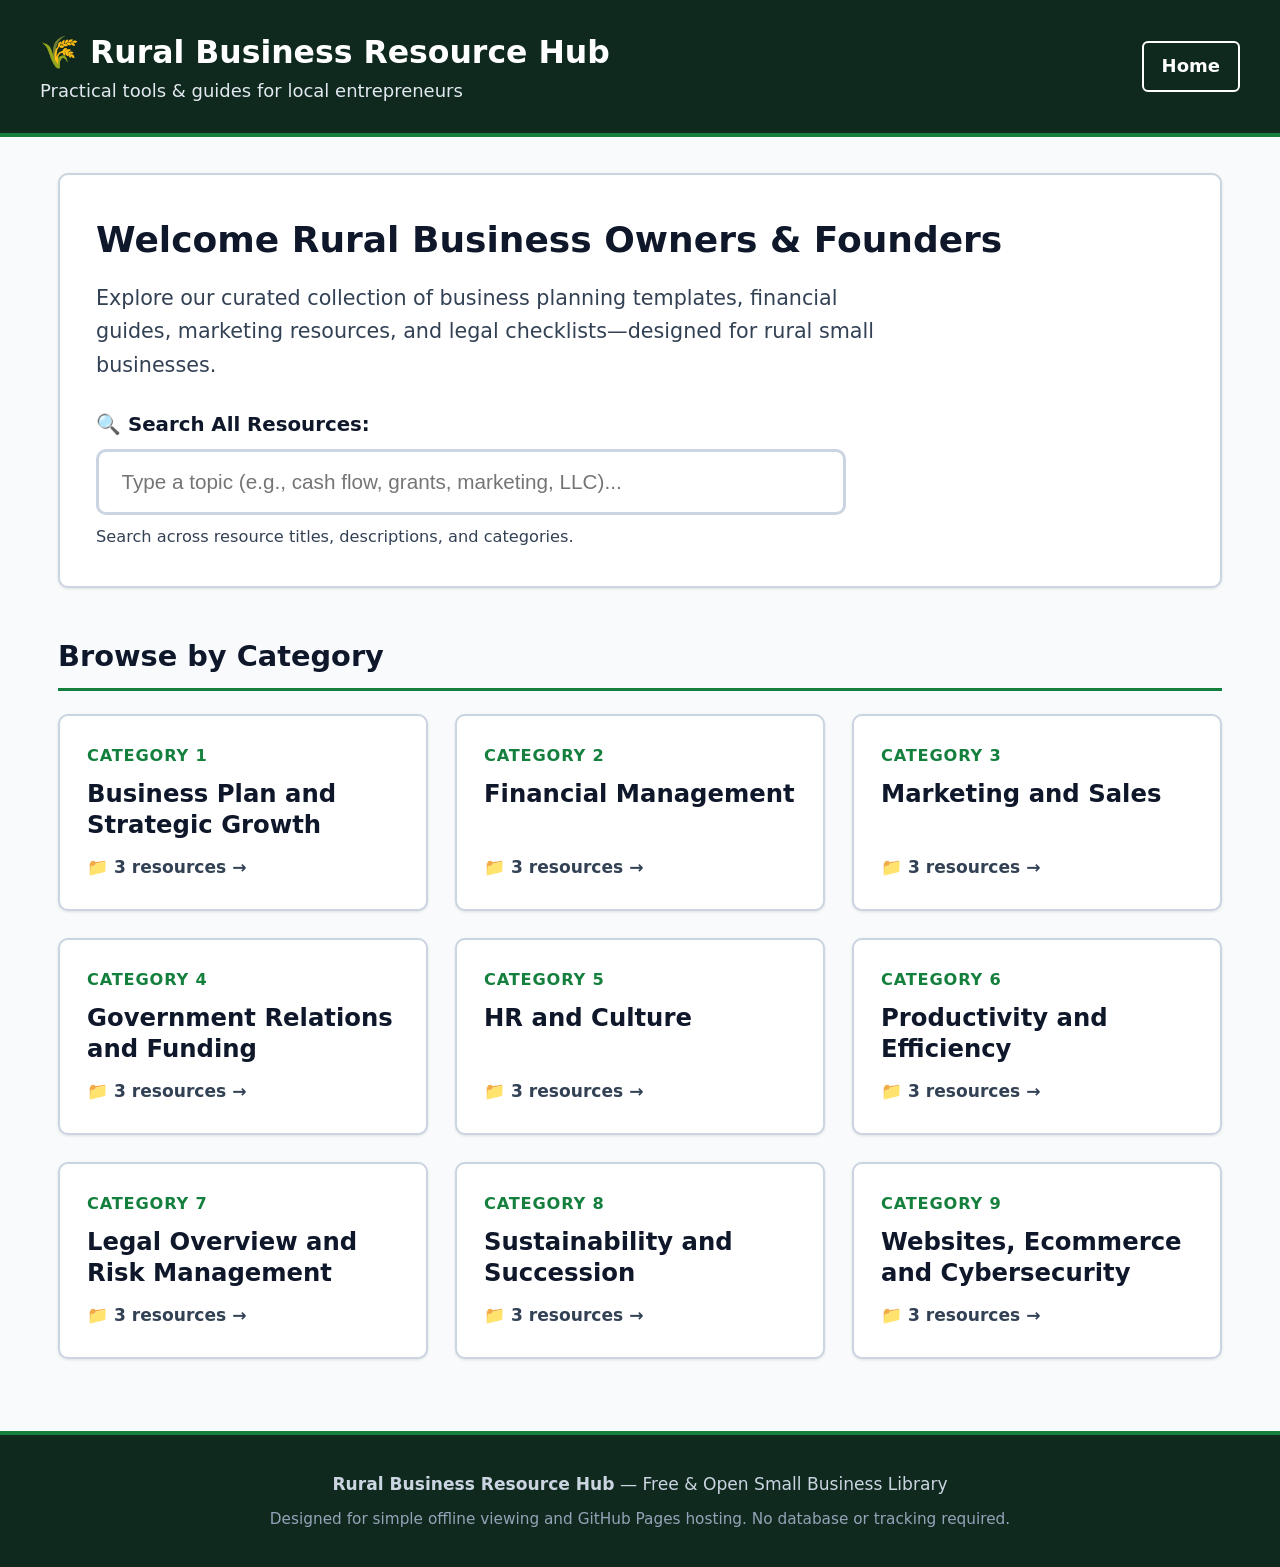
==== index.html @ e1e24241 "Add files via upload" ====
<!DOCTYPE html>
<html lang="en">
<head>
  <meta charset="UTF-8">
  <meta name="viewport" content="width=device-width, initial-scale=1.0">
  <title>Rural Business Resource Hub</title>
  <meta name="description" content="A browsable library of business tools, guides, and templates for rural small business owners and new entrepreneurs.">
  <link rel="stylesheet" href="style.css">
</head>
<body>
  <!-- Keyboard Skip Link for Accessibility -->
  <a href="#main-content" class="skip-link">Skip to main content</a>

  <!-- Header -->
  <header class="site-header">
    <div class="header-container">
      <div>
        <a href="index.html" class="site-title">
          <span>🌾 Rural Business Resource Hub</span>
        </a>
        <p class="site-tagline">Practical tools &amp; guides for local entrepreneurs</p>
      </div>
      <nav aria-label="Main Navigation">
        <a href="index.html" class="nav-home-link" aria-current="page">Home</a>
      </nav>
    </div>
  </header>

  <!-- Main Content Area -->
  <main id="main-content" class="main-content">
    
    <!-- Hero & Search Section -->
    <section class="hero-section" aria-labelledby="hero-title">
      <h1 id="hero-title" class="hero-title">Welcome Rural Business Owners &amp; Founders</h1>
      <p class="hero-subtitle">
        Explore our curated collection of business planning templates, financial guides, marketing resources, and legal checklists—designed for rural small businesses.
      </p>

      <!-- Instant Search Input -->
      <div class="search-box-wrapper">
        <label for="search-input" class="search-label">🔍 Search All Resources:</label>
        <div class="search-input-group">
          <input 
            type="search" 
            id="search-input" 
            class="search-input" 
            placeholder="Type a topic (e.g., cash flow, grants, marketing, LLC)..."
            autocomplete="off"
            aria-describedby="search-help"
          >
          <button type="button" id="clear-search-btn" class="search-clear-btn" style="display: none;" aria-label="Clear search input">Clear</button>
        </div>
        <p id="search-help" style="font-size: 0.9rem; color: var(--text-muted);">
          Search across resource titles, descriptions, and categories.
        </p>
      </div>
    </section>

    <!-- Live Search Results Section (Visible when searching) -->
    <section id="search-results-section" class="search-results-section" style="display: none;" aria-labelledby="search-results-heading">
      <h2 id="search-results-heading" class="section-heading">Search Results</h2>
      <div id="search-results-container" class="resource-list" role="region" aria-live="polite"></div>
    </section>

    <!-- Category Cards Section (Default View) -->
    <section id="categories-section" aria-labelledby="categories-heading">
      <h2 id="categories-heading" class="section-heading">Browse by Category</h2>
      <div id="category-grid" class="category-grid">
        <!-- 9 Category cards dynamically populated or structured -->
      </div>
    </section>

  </main>

  <!-- Footer -->
  <footer class="site-footer">
    <div class="footer-content">
      <p><strong>Rural Business Resource Hub</strong> &mdash; Free &amp; Open Small Business Library</p>
      <p style="margin-top: 0.5rem; font-size: 0.85rem; color: #94a3b8;">
        Designed for simple offline viewing and GitHub Pages hosting. No database or tracking required.
      </p>
    </div>
  </footer>

  <!-- Script for Homepage functionality -->
  <script>
    // List of the 9 required categories
    const categoriesList = [
      "Business Plan and Strategic Growth",
      "Financial Management",
      "Marketing and Sales",
      "Government Relations and Funding",
      "HR and Culture",
      "Productivity and Efficiency",
      "Legal Overview and Risk Management",
      "Sustainability and Succession",
      "Websites, Ecommerce and Cybersecurity"
    ];

    let allResources = [];

    // DOM Elements
    const categoryGrid = document.getElementById('category-grid');
    const searchInput = document.getElementById('search-input');
    const clearSearchBtn = document.getElementById('clear-search-btn');
    const searchResultsSection = document.getElementById('search-results-section');
    const searchResultsContainer = document.getElementById('search-results-container');
    const categoriesSection = document.getElementById('categories-section');

    // 1. Initial Setup: Render the 9 Category Cards immediately
    function renderCategoryCards() {
      categoryGrid.innerHTML = '';
      categoriesList.forEach((catName, index) => {
        // Count matching resources if loaded
        const count = allResources.filter(r => r.category === catName).length;
        const countText = allResources.length > 0 ? `${count} resource${count === 1 ? '' : 's'}` : 'View resources';
        
        const card = document.createElement('a');
        card.href = `category.html?cat=${encodeURIComponent(catName)}`;
        card.className = 'category-card';
        card.setAttribute('aria-label', `${catName}, ${countText}`);

        card.innerHTML = `
          <div>
            <div class="category-number">Category ${index + 1}</div>
            <h3 class="category-name">${escapeHtml(catName)}</h3>
          </div>
          <div class="category-meta">
            <span>📁 ${countText} &rarr;</span>
          </div>
        `;
        categoryGrid.appendChild(card);
      });
    }

    // 2. Fetch resource data from resources.json
    async function loadResources() {
      try {
        const response = await fetch('resources.json');
        if (!response.ok) {
          throw new Error(`HTTP error! status: ${response.status}`);
        }
        allResources = await response.json();
        // Re-render category cards with accurate counts
        renderCategoryCards();
      } catch (error) {
        console.warn('Unable to load resources.json via fetch:', error);
        // Display friendly notice if fetch fails (e.g. running via file:// protocol without web server)
        const warningBox = document.createElement('div');
        warningBox.className = 'no-results';
        warningBox.style.marginBottom = '1.5rem';
        warningBox.innerHTML = `
          <div class="no-results-title">💡 Note for Local File Preview</div>
          <p class="no-results-text">
            Browsers restrict loading external JSON files when opening HTML files directly from your hard drive (file:// protocol).
            <br>To view live data, please run a local web server (e.g., <code>python -m http.server</code>) or view after hosting on GitHub Pages.
          </p>
        `;
        document.getElementById('main-content').prepend(warningBox);
      }
    }

    // 3. Handle Live Search Filtering
    function handleSearch() {
      const query = searchInput.value.trim().toLowerCase();

      if (query.length > 0) {
        clearSearchBtn.style.display = 'block';
        categoriesSection.style.display = 'none';
        searchResultsSection.style.display = 'block';

        const filtered = allResources.filter(res => {
          const titleMatches = res.title.toLowerCase().includes(query);
          const descMatches = res.description.toLowerCase().includes(query);
          const catMatches = res.category.toLowerCase().includes(query);
          return titleMatches || descMatches || catMatches;
        });

        renderSearchResults(filtered, query);
      } else {
        clearSearchBtn.style.display = 'none';
        searchResultsSection.style.display = 'none';
        categoriesSection.style.display = 'block';
      }
    }

    // 4. Render Search Results Card UI
    function renderSearchResults(results, query) {
      if (results.length === 0) {
        searchResultsContainer.innerHTML = `
          <div class="no-results" role="status">
            <div class="no-results-title">No matching resources found</div>
            <p class="no-results-text">
              We couldn't find any resources matching "<strong>${escapeHtml(query)}</strong>".
              Try searching with different keywords or browse our 9 categories below.
            </p>
          </div>
        `;
        return;
      }

      searchResultsContainer.innerHTML = results.map(res => `
        <article class="resource-card">
          <div class="resource-card-header">
            <h3 class="resource-title">${escapeHtml(res.title)}</h3>
            <div class="resource-badges">
              <span class="badge badge-${escapeHtml(res.format.toLowerCase())}">${escapeHtml(res.format)}</span>
              <span class="badge badge-stage">Stage: ${escapeHtml(res.audienceStage)}</span>
            </div>
          </div>
          <p class="resource-description">${escapeHtml(res.description)}</p>
          <div class="resource-footer">
            <div>
              <span class="resource-date">Reviewed: ${escapeHtml(res.lastReviewed)}</span>
              <span style="margin: 0 0.5rem; color: #cbd5e1;">|</span>
              <a href="category.html?cat=${encodeURIComponent(res.category)}" style="color: var(--accent-blue); font-weight:700;">${escapeHtml(res.category)}</a>
            </div>
            <a href="${escapeHtml(res.url)}" target="_blank" rel="noopener noreferrer" class="resource-link-btn">
              Open Resource ↗
            </a>
          </div>
        </article>
      `).join('');
    }

    // Helper: Prevent XSS by escaping user/JSON input strings
    function escapeHtml(str) {
      if (!str) return '';
      return String(str)
        .replace(/&/g, "&amp;")
        .replace(/</g, "&lt;")
        .replace(/>/g, "&gt;")
        .replace(/"/g, "&quot;")
        .replace(/'/g, "&#039;");
    }

    // Event Listeners
    searchInput.addEventListener('input', handleSearch);
    clearSearchBtn.addEventListener('click', () => {
      searchInput.value = '';
      handleSearch();
      searchInput.focus();
    });

    // Run on load
    renderCategoryCards();
    loadResources();
  </script>
</body>
</html>
---- style.css ----
/* 
   Rural Business Resource Hub - Primary Stylesheet
   Designed for high accessibility, high contrast, and zero external dependencies.
*/

:root {
  /* High contrast color palette */
  --bg-primary: #f8fafc;
  --bg-card: #ffffff;
  --text-main: #0f172a;
  --text-muted: #334155;
  --brand-primary: #15803d; /* Rich forest green */
  --brand-primary-hover: #166534;
  --brand-dark: #0f291e;
  --accent-blue: #1e40af;
  --border-color: #cbd5e1;
  --focus-ring: #d97706; /* High visibility amber focus ring */
  
  /* Tag Badges */
  --badge-pdf-bg: #fee2e2;
  --badge-pdf-text: #991b1b;
  --badge-video-bg: #e0e7ff;
  --badge-video-text: #3730a3;
  --badge-template-bg: #fef3c7;
  --badge-template-text: #92400e;
  --badge-guide-bg: #dcfce7;
  --badge-guide-text: #166534;
  --badge-link-bg: #e0f2fe;
  --badge-link-text: #075985;

  /* Audience Stage Badges */
  --stage-bg: #f1f5f9;
  --stage-text: #334155;

  /* Spacing & Touch targets */
  --min-touch-target: 48px;
  --radius-sm: 6px;
  --radius-md: 10px;
  --shadow-sm: 0 1px 3px rgba(0,0,0,0.1);
  --shadow-md: 0 4px 6px -1px rgba(0,0,0,0.1);
}

/* Reset & Accessibility Defaults */
*, *::before, *::after {
  box-sizing: border-box;
  margin: 0;
  padding: 0;
}

html {
  font-family: system-ui, -apple-system, BlinkMacSystemFont, "Segoe UI", Roboto, Oxygen, Ubuntu, Cantarell, "Helvetica Neue", sans-serif;
  font-size: 18px; /* Large baseline font size for arm's-length readability */
  line-height: 1.6;
  color: var(--text-main);
  background-color: var(--bg-primary);
}

body {
  min-height: 100vh;
  display: flex;
  flex-direction: column;
}

/* Skip link for keyboard accessibility */
.skip-link {
  position: absolute;
  top: -100px;
  left: 1rem;
  background: var(--focus-ring);
  color: #000;
  font-weight: bold;
  padding: 0.75rem 1.25rem;
  z-index: 9999;
  border-radius: var(--radius-sm);
  text-decoration: none;
}
.skip-link:focus {
  top: 1rem;
}

/* Accessible focus outlines */
:focus-visible {
  outline: 4px solid var(--focus-ring);
  outline-offset: 3px;
}

/* Header & Banner */
.site-header {
  background-color: var(--brand-dark);
  color: #ffffff;
  padding: 1.5rem 1rem;
  border-bottom: 4px solid var(--brand-primary);
}

.header-container {
  max-width: 1200px;
  margin: 0 auto;
  display: flex;
  flex-wrap: wrap;
  justify-content: space-between;
  align-items: center;
  gap: 1rem;
}

.site-title {
  font-size: 1.75rem;
  font-weight: 800;
  color: #ffffff;
  text-decoration: none;
  display: inline-flex;
  align-items: center;
  gap: 0.5rem;
}
.site-title:hover {
  text-decoration: underline;
}

.site-tagline {
  font-size: 1rem;
  color: #e2e8f0;
}

.nav-home-link {
  color: #ffffff;
  text-decoration: none;
  font-weight: 700;
  padding: 0.5rem 1rem;
  border: 2px solid #ffffff;
  border-radius: var(--radius-sm);
  min-height: var(--min-touch-target);
  display: inline-flex;
  align-items: center;
}
.nav-home-link:hover {
  background-color: rgba(255, 255, 255, 0.15);
}

/* Main Layout */
.main-content {
  max-width: 1200px;
  width: 100%;
  margin: 0 auto;
  padding: 2rem 1rem 4rem 1rem;
  flex: 1;
}

/* Hero Section & Search */
.hero-section {
  background-color: #ffffff;
  border: 2px solid var(--border-color);
  border-radius: var(--radius-md);
  padding: 2rem;
  margin-bottom: 2.5rem;
  box-shadow: var(--shadow-sm);
}

.hero-title {
  font-size: 2rem;
  color: var(--text-main);
  margin-bottom: 0.75rem;
}

.hero-subtitle {
  font-size: 1.15rem;
  color: var(--text-muted);
  margin-bottom: 1.5rem;
  max-width: 800px;
}

/* Large Accessible Search Controls */
.search-box-wrapper {
  display: flex;
  flex-direction: column;
  gap: 0.5rem;
  max-width: 750px;
}

.search-label {
  font-size: 1.1rem;
  font-weight: 700;
  color: var(--text-main);
}

.search-input-group {
  position: relative;
  display: flex;
  align-items: center;
}

.search-input {
  width: 100%;
  padding: 1rem 1.25rem;
  font-size: 1.15rem;
  border: 3px solid var(--border-color);
  border-radius: var(--radius-md);
  color: var(--text-main);
  background-color: #ffffff;
  min-height: 56px;
}

.search-input:focus {
  border-color: var(--brand-primary);
}

.search-clear-btn {
  position: absolute;
  right: 0.75rem;
  background: #e2e8f0;
  border: 1px solid #cbd5e1;
  color: var(--text-main);
  font-weight: bold;
  padding: 0.4rem 0.8rem;
  border-radius: var(--radius-sm);
  cursor: pointer;
  min-height: 38px;
}
.search-clear-btn:hover {
  background: #cbd5e1;
}

/* Dynamic Live Search Container */
.search-results-section {
  margin-top: 2rem;
}

/* Category Grid */
.section-heading {
  font-size: 1.6rem;
  color: var(--text-main);
  margin-bottom: 1.25rem;
  border-bottom: 3px solid var(--brand-primary);
  padding-bottom: 0.5rem;
}

.category-grid {
  display: grid;
  grid-template-columns: repeat(auto-fill, minmax(320px, 1fr));
  gap: 1.5rem;
}

.category-card {
  background-color: var(--bg-card);
  border: 2px solid var(--border-color);
  border-radius: var(--radius-md);
  padding: 1.5rem;
  text-decoration: none;
  color: var(--text-main);
  display: flex;
  flex-direction: column;
  justify-content: space-between;
  box-shadow: var(--shadow-sm);
  transition: transform 0.15s ease, border-color 0.15s ease, box-shadow 0.15s ease;
  min-height: 180px;
}

.category-card:hover, .category-card:focus-visible {
  border-color: var(--brand-primary);
  box-shadow: var(--shadow-md);
  transform: translateY(-2px);
  background-color: #f0fdf4;
}

.category-number {
  font-size: 0.9rem;
  font-weight: 800;
  text-transform: uppercase;
  color: var(--brand-primary);
  margin-bottom: 0.5rem;
  letter-spacing: 0.05em;
}

.category-name {
  font-size: 1.35rem;
  font-weight: 700;
  line-height: 1.3;
  margin-bottom: 0.75rem;
}

.category-meta {
  font-size: 0.95rem;
  color: var(--text-muted);
  display: flex;
  align-items: center;
  gap: 0.4rem;
  font-weight: 600;
}

/* Category Page Specific Header & Controls */
.category-header {
  background: #ffffff;
  border: 2px solid var(--border-color);
  border-radius: var(--radius-md);
  padding: 1.75rem;
  margin-bottom: 2rem;
}

.breadcrumb {
  font-size: 1rem;
  margin-bottom: 0.75rem;
}

.breadcrumb a {
  color: var(--accent-blue);
  font-weight: 700;
  text-decoration: underline;
}

.category-title {
  font-size: 2rem;
  color: var(--text-main);
  margin-bottom: 0.5rem;
}

/* Filter Controls Toolbar */
.filter-toolbar {
  background-color: #ffffff;
  border: 2px solid var(--border-color);
  border-radius: var(--radius-md);
  padding: 1.5rem;
  margin-bottom: 2rem;
}

.filter-toolbar-title {
  font-size: 1.2rem;
  font-weight: 800;
  margin-bottom: 1rem;
  color: var(--text-main);
}

.filter-group {
  margin-bottom: 1.25rem;
}
.filter-group:last-child {
  margin-bottom: 0;
}

.filter-group-label {
  font-weight: 700;
  font-size: 1rem;
  margin-bottom: 0.5rem;
  display: block;
}

.filter-buttons {
  display: flex;
  flex-wrap: wrap;
  gap: 0.6rem;
}

.filter-btn {
  background-color: #ffffff;
  border: 2px solid var(--border-color);
  color: var(--text-main);
  padding: 0.6rem 1rem;
  font-size: 1rem;
  font-weight: 600;
  border-radius: var(--radius-sm);
  cursor: pointer;
  min-height: var(--min-touch-target);
  display: inline-flex;
  align-items: center;
}

.filter-btn:hover {
  border-color: var(--text-muted);
  background-color: #f1f5f9;
}

.filter-btn.active {
  background-color: var(--brand-primary);
  color: #ffffff;
  border-color: var(--brand-primary);
}

/* Resource List & Cards */
.resource-list {
  display: flex;
  flex-direction: column;
  gap: 1.25rem;
}

.resource-card {
  background-color: var(--bg-card);
  border: 2px solid var(--border-color);
  border-left: 6px solid var(--brand-primary);
  border-radius: var(--radius-md);
  padding: 1.5rem;
  box-shadow: var(--shadow-sm);
}

.resource-card-header {
  display: flex;
  justify-content: space-between;
  align-items: flex-start;
  flex-wrap: wrap;
  gap: 0.75rem;
  margin-bottom: 0.75rem;
}

.resource-title {
  font-size: 1.35rem;
  font-weight: 700;
  color: var(--text-main);
}

.resource-badges {
  display: flex;
  flex-wrap: wrap;
  gap: 0.5rem;
}

/* Badges */
.badge {
  display: inline-block;
  padding: 0.25rem 0.75rem;
  font-size: 0.85rem;
  font-weight: 800;
  text-transform: uppercase;
  letter-spacing: 0.03em;
  border-radius: 4px;
}

.badge-pdf { background-color: var(--badge-pdf-bg); color: var(--badge-pdf-text); }
.badge-video { background-color: var(--badge-video-bg); color: var(--badge-video-text); }
.badge-template { background-color: var(--badge-template-bg); color: var(--badge-template-text); }
.badge-guide { background-color: var(--badge-guide-bg); color: var(--badge-guide-text); }
.badge-link { background-color: var(--badge-link-bg); color: var(--badge-link-text); }

.badge-stage {
  background-color: var(--stage-bg);
  color: var(--stage-text);
  border: 1px solid var(--border-color);
}

.resource-description {
  font-size: 1.1rem;
  color: var(--text-muted);
  margin-bottom: 1.25rem;
}

.resource-footer {
  display: flex;
  justify-content: space-between;
  align-items: center;
  flex-wrap: wrap;
  gap: 1rem;
  padding-top: 0.75rem;
  border-top: 1px solid #e2e8f0;
}

.resource-date {
  font-size: 0.9rem;
  color: #64748b;
  font-weight: 600;
}

.resource-link-btn {
  background-color: var(--brand-primary);
  color: #ffffff;
  padding: 0.65rem 1.25rem;
  text-decoration: none;
  font-weight: 700;
  border-radius: var(--radius-sm);
  display: inline-flex;
  align-items: center;
  gap: 0.5rem;
  min-height: var(--min-touch-target);
}

.resource-link-btn:hover {
  background-color: var(--brand-primary-hover);
}

/* No Results Message */
.no-results {
  background-color: #fffbe6;
  border: 2px solid #ffe58f;
  padding: 2rem;
  border-radius: var(--radius-md);
  text-align: center;
  margin: 1.5rem 0;
}

.no-results-title {
  font-size: 1.4rem;
  color: #854d0e;
  margin-bottom: 0.5rem;
  font-weight: 800;
}

.no-results-text {
  font-size: 1.1rem;
  color: #713f12;
}

/* Footer */
.site-footer {
  background-color: var(--brand-dark);
  color: #cbd5e1;
  text-align: center;
  padding: 2rem 1rem;
  margin-top: auto;
  border-top: 4px solid var(--brand-primary);
  font-size: 0.95rem;
}

.footer-content {
  max-width: 1200px;
  margin: 0 auto;
}
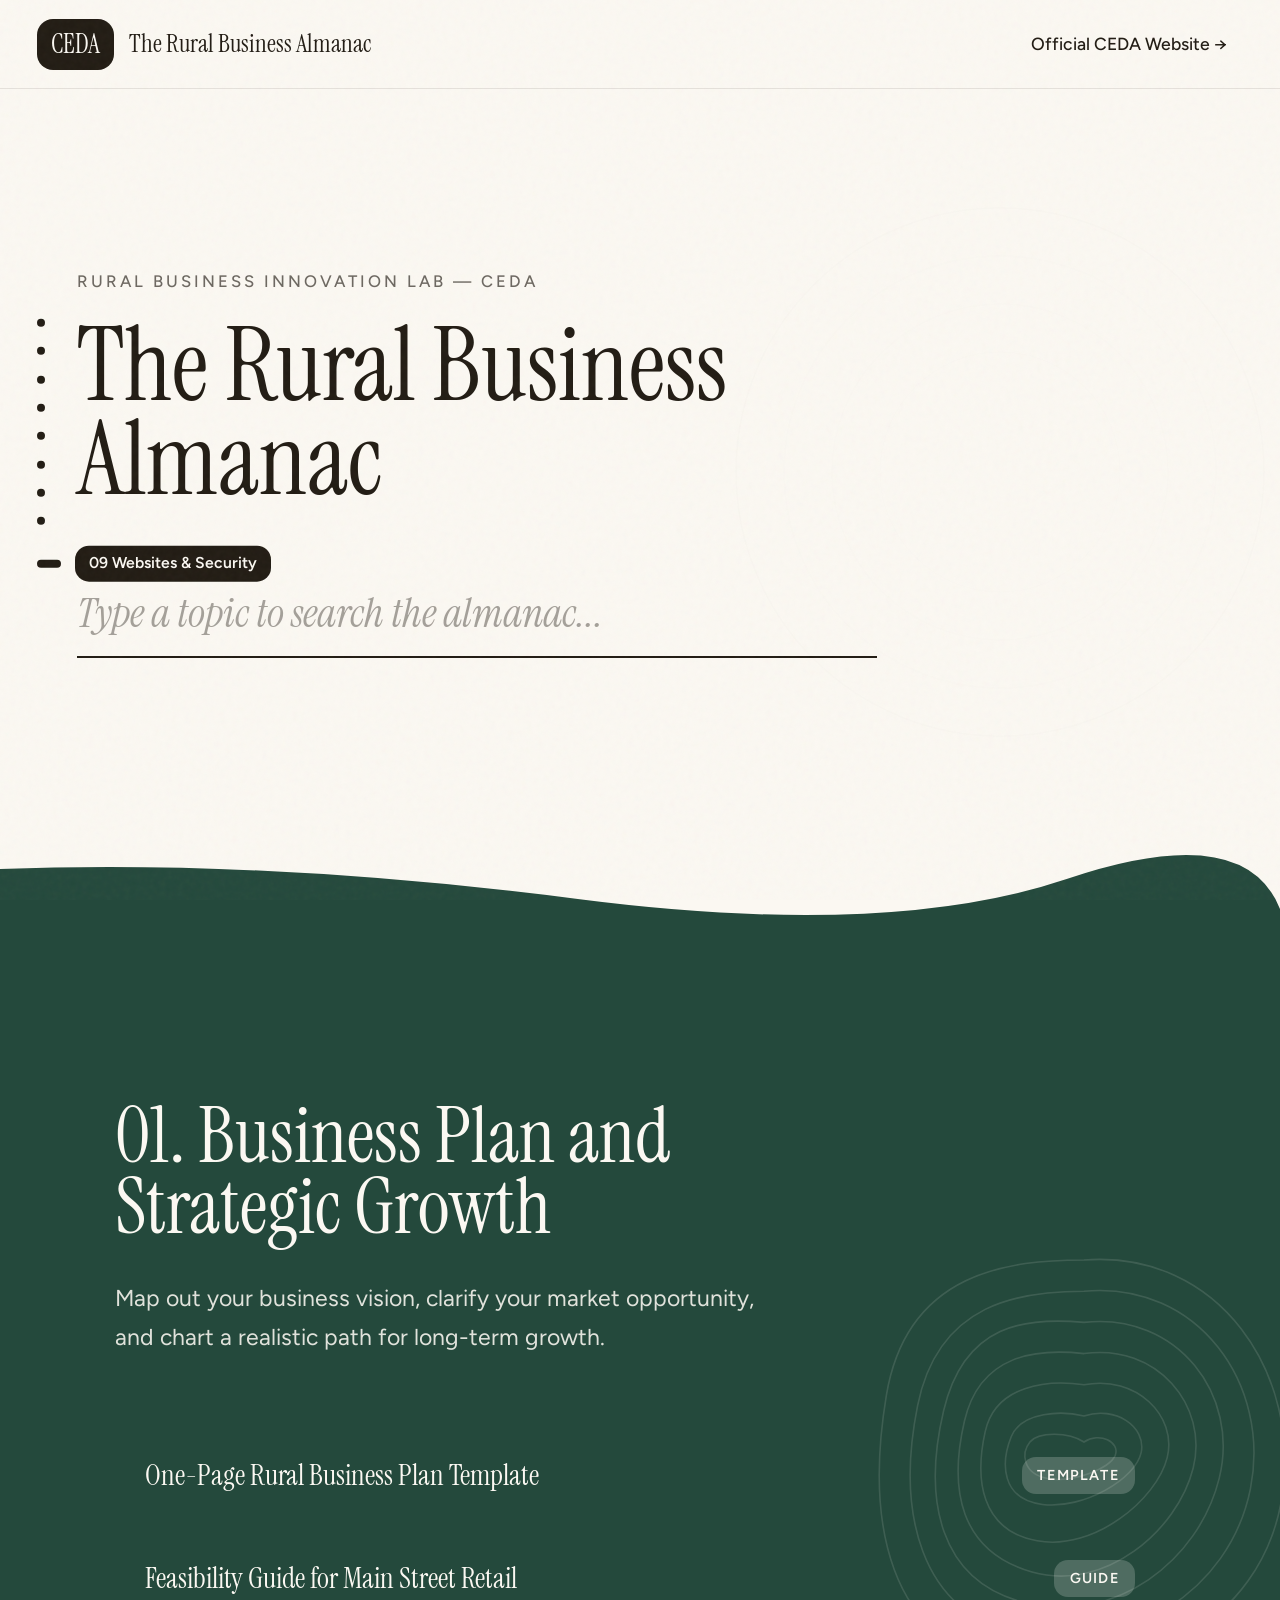
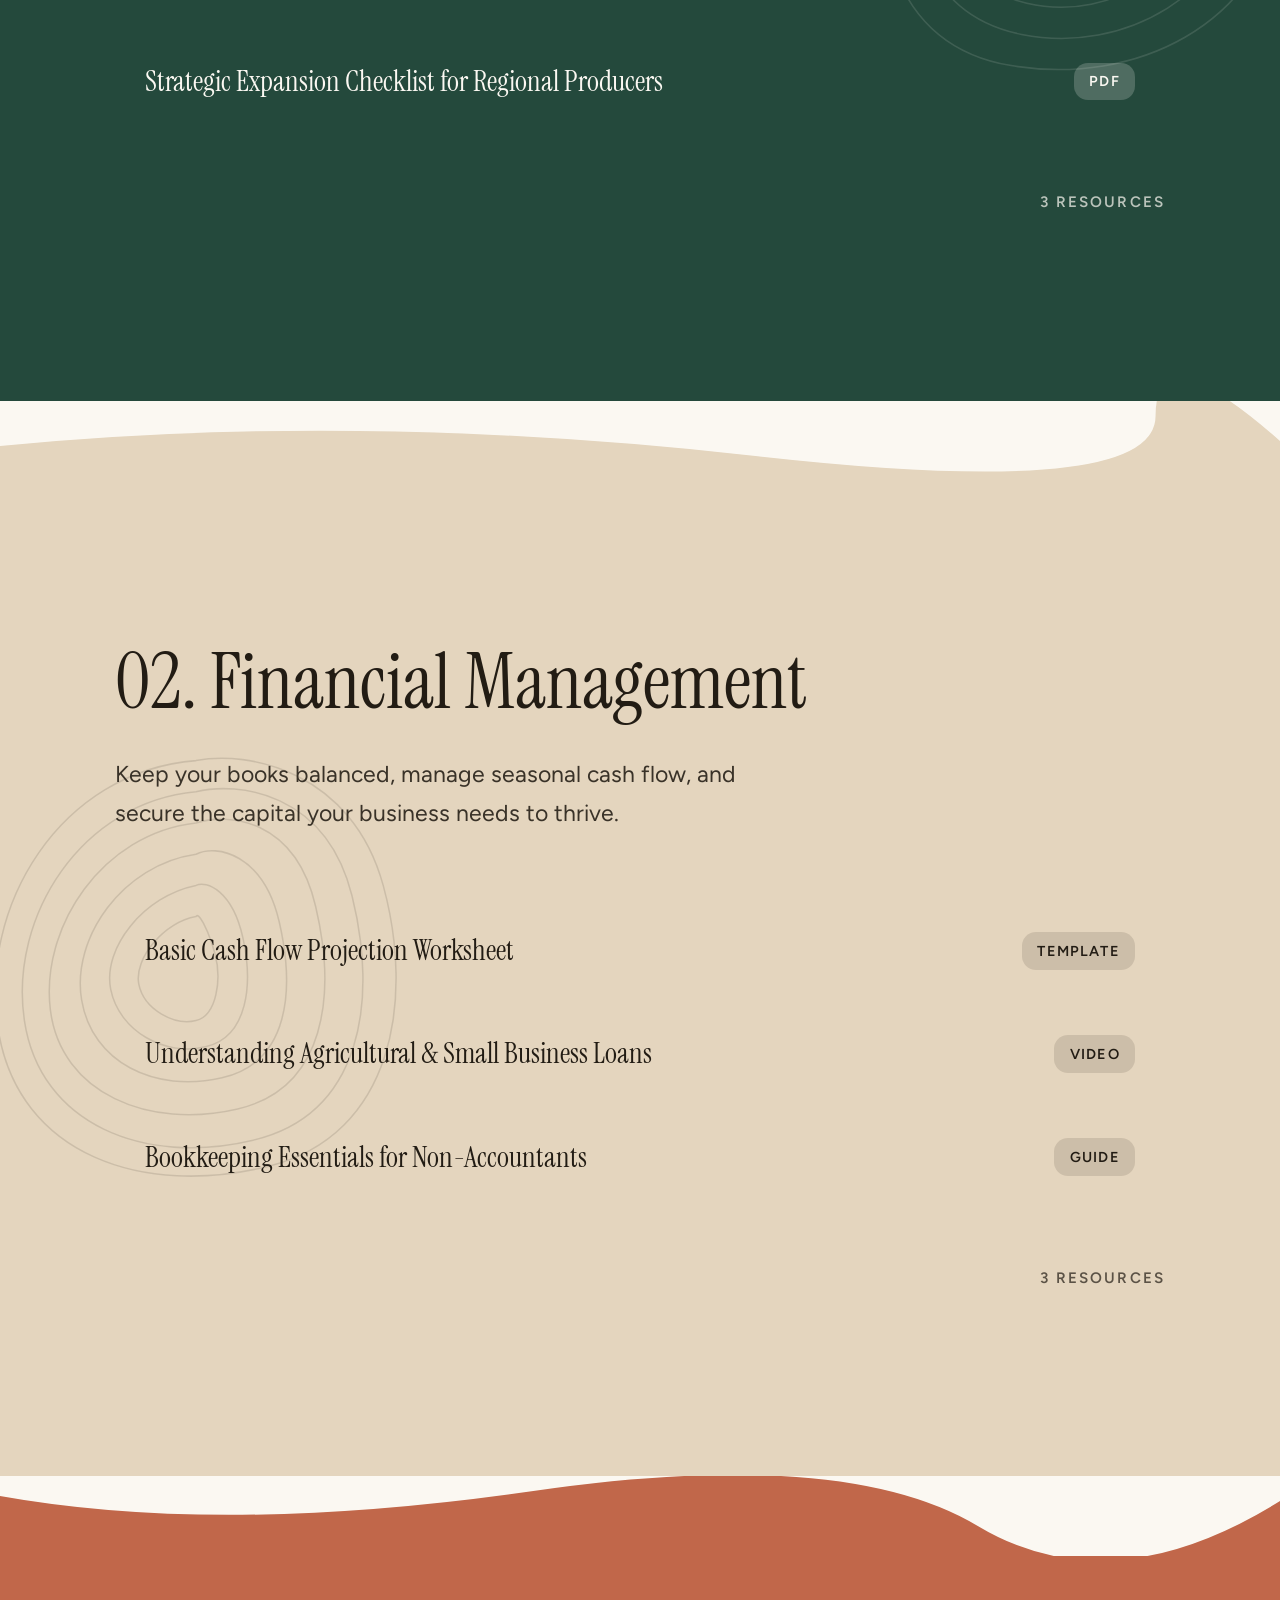
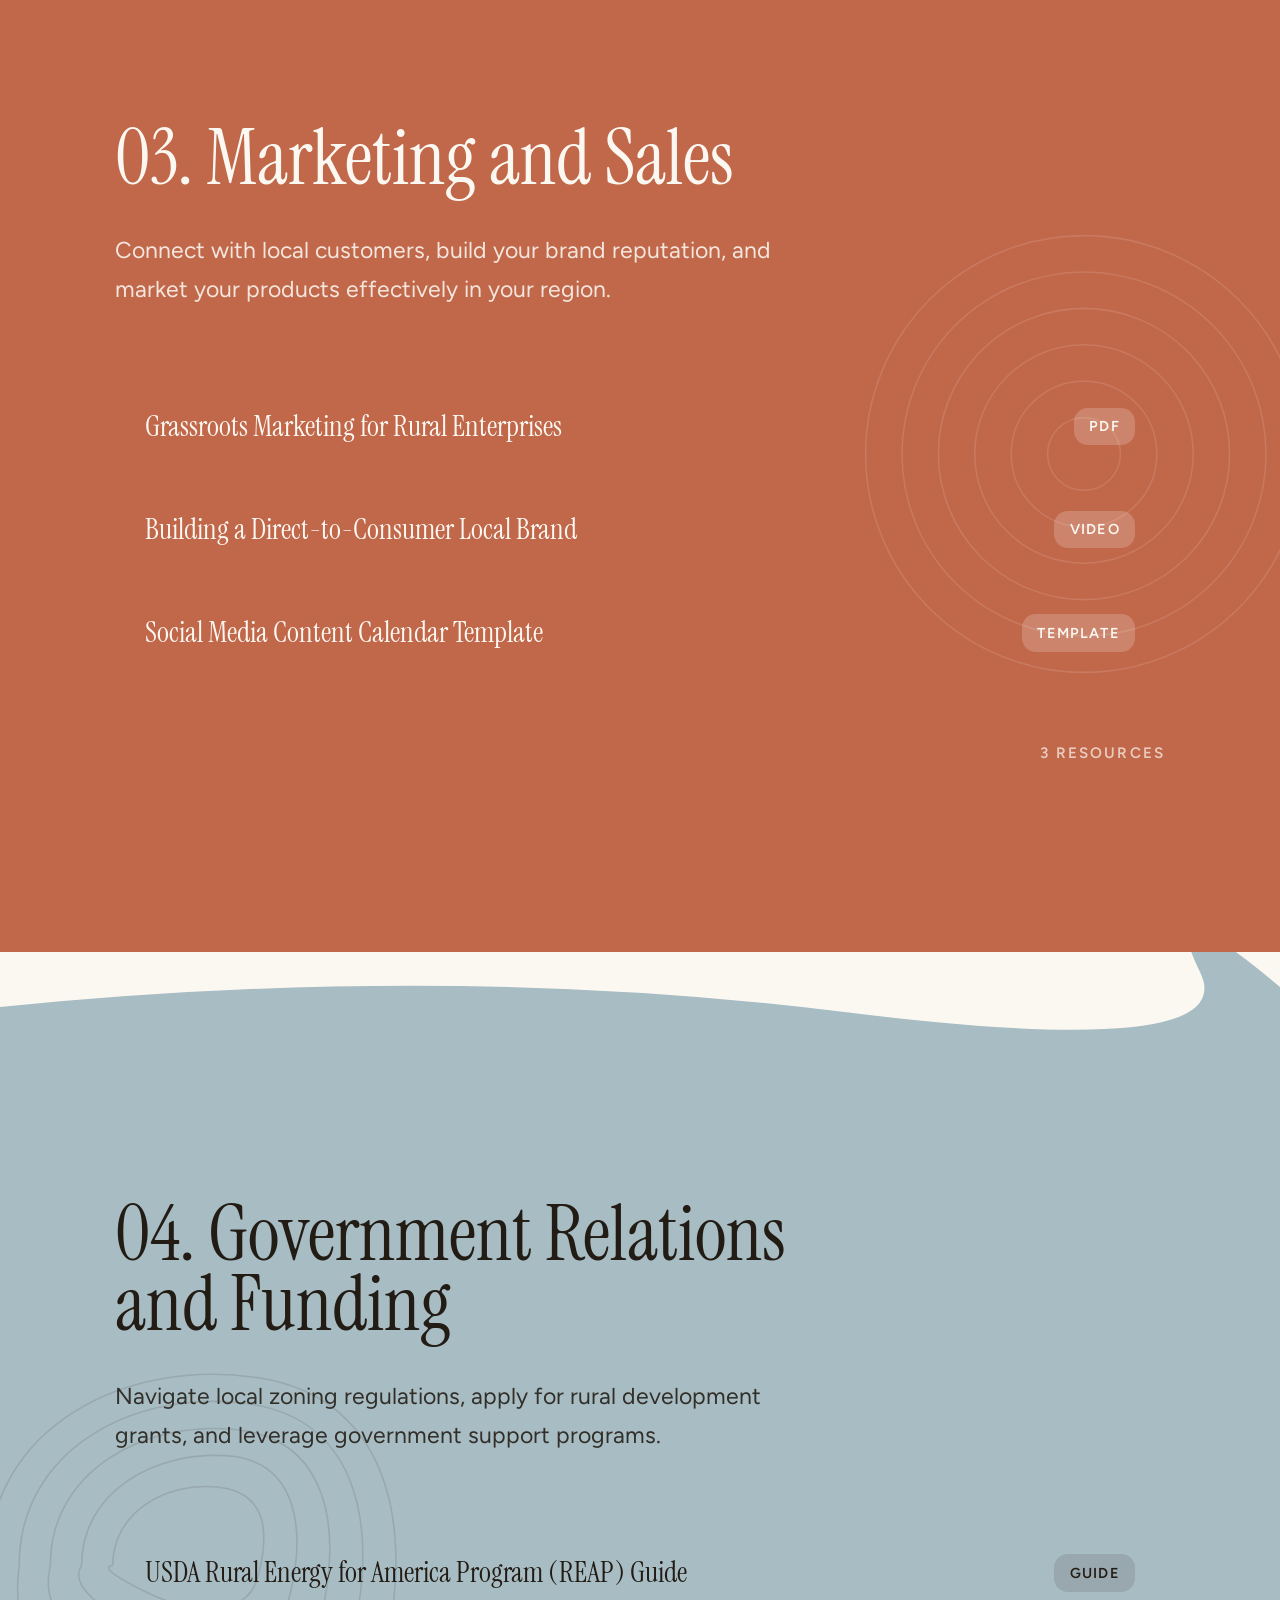
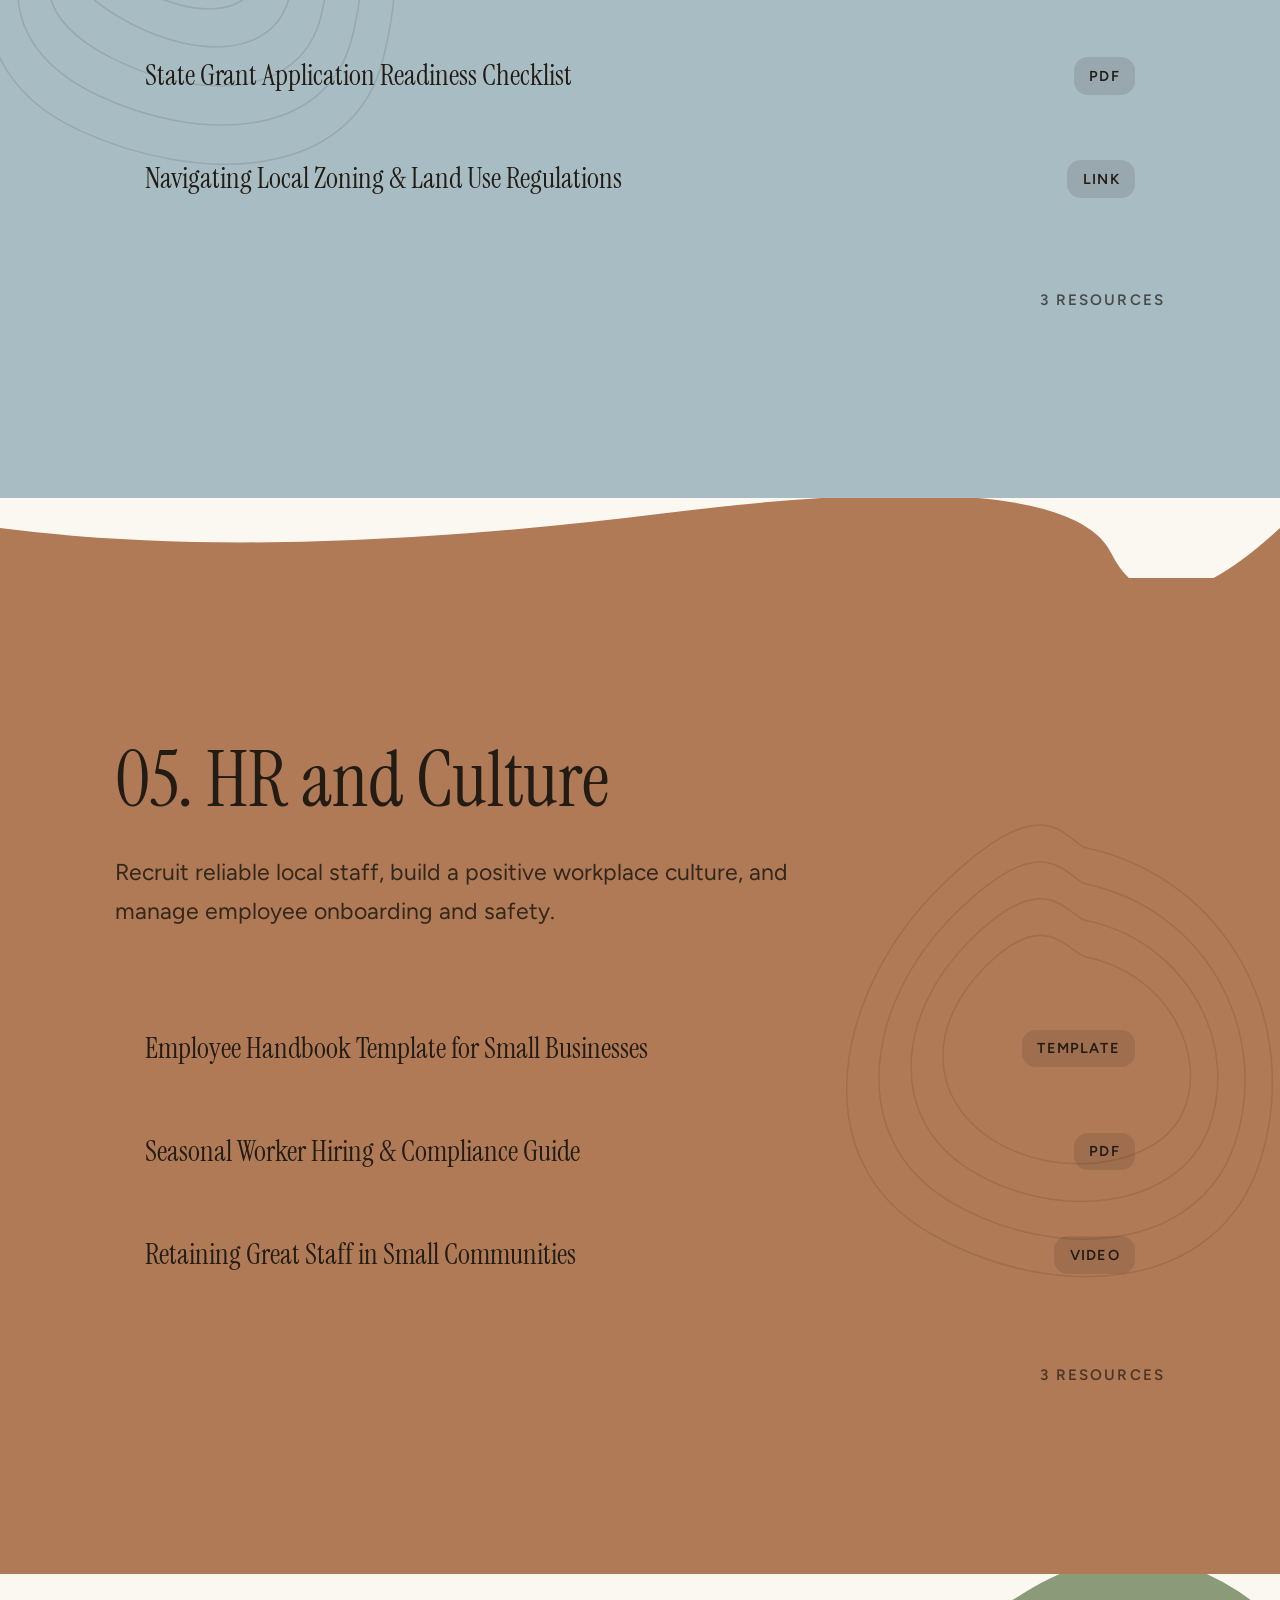
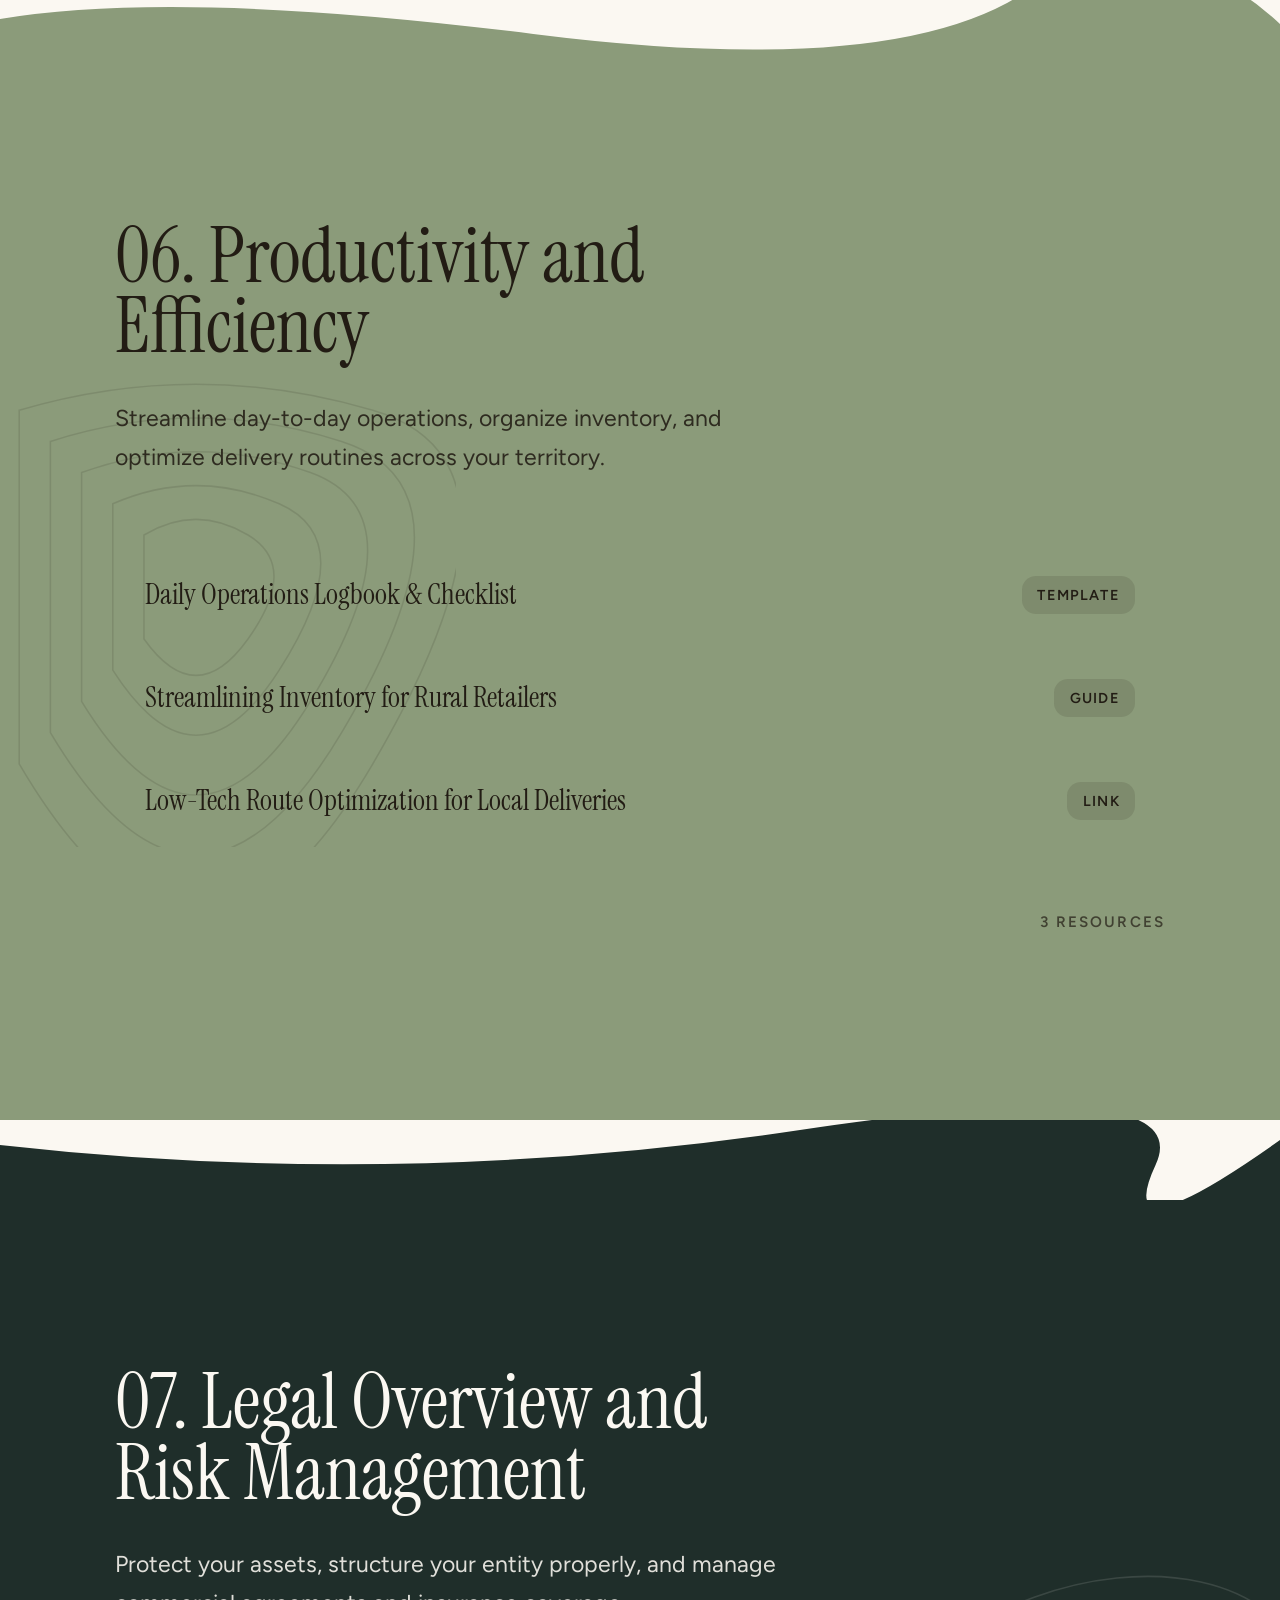
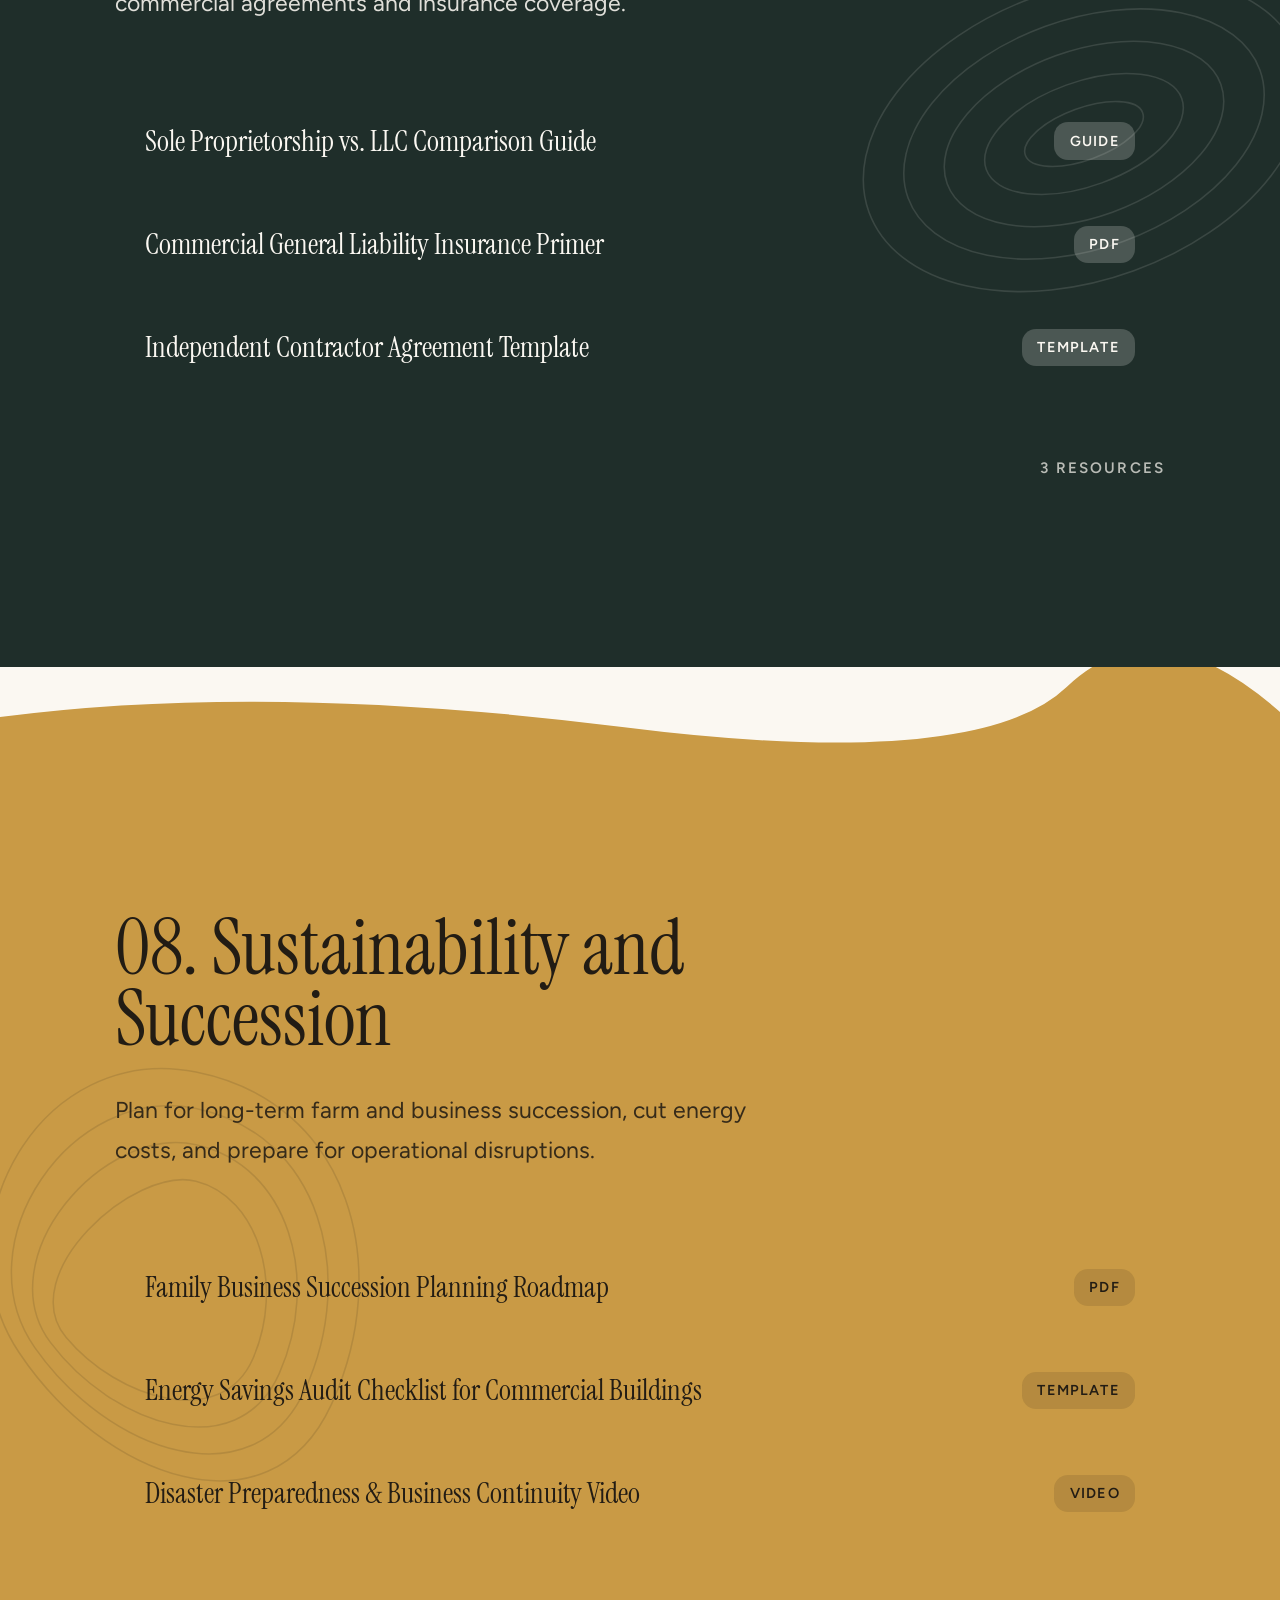
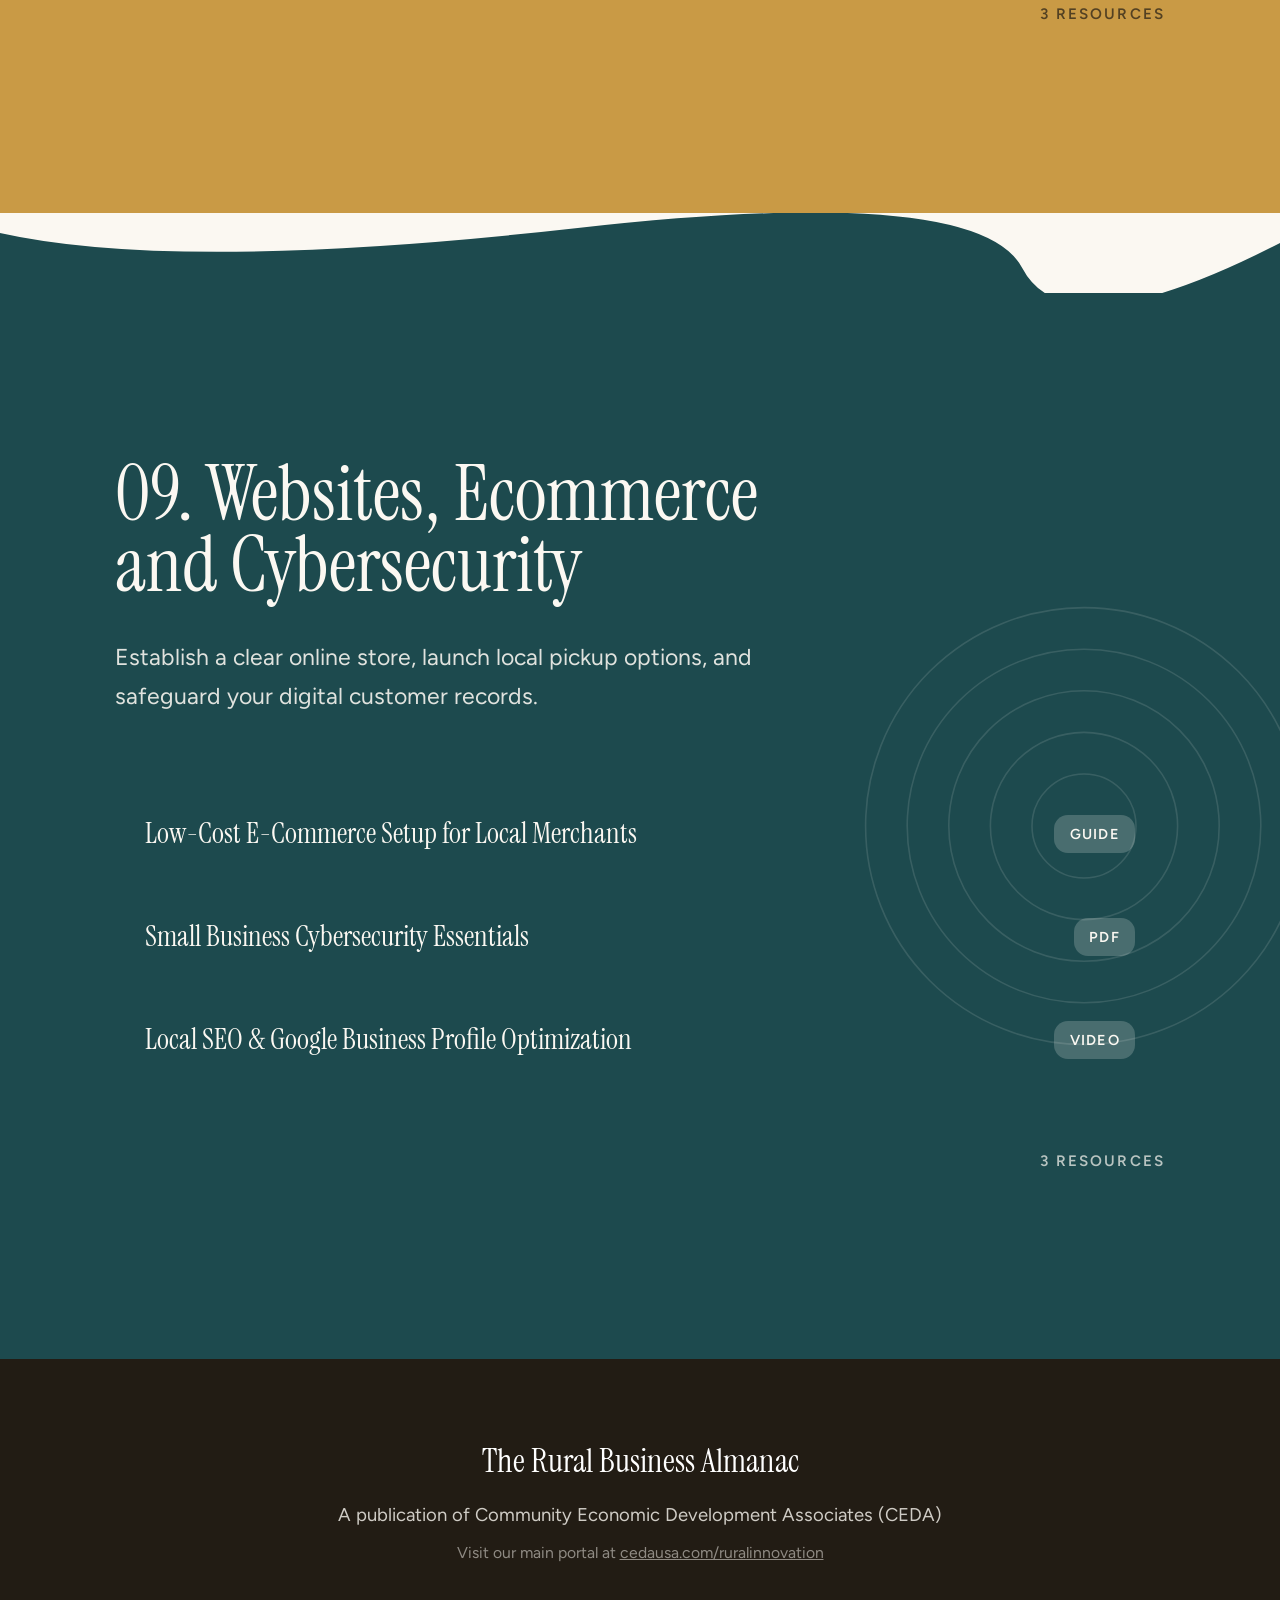
==== commit 664e4245: "Add files via upload" ====
--- a/index.html
+++ b/index.html
@@ -3,227 +3,398 @@
 <head>
   <meta charset="UTF-8">
   <meta name="viewport" content="width=device-width, initial-scale=1.0">
-  <title>Rural Business Resource Hub</title>
-  <meta name="description" content="A browsable library of business tools, guides, and templates for rural small business owners and new entrepreneurs.">
+  <title>The Rural Business Almanac</title>
+  <meta name="description" content="The Rural Business Almanac — Abstracted Landscape Edition. A field guide and resource library for rural small business owners.">
   <link rel="stylesheet" href="style.css">
 </head>
 <body>
-  <!-- Keyboard Skip Link for Accessibility -->
-  <a href="#main-content" class="skip-link">Skip to main content</a>
-
-  <!-- Header -->
+  <!-- Keyboard Skip Link -->
+  <a href="#chapters-container" class="skip-link">Skip to Chapters</a>
+
+  <!-- Sticky Header -->
   <header class="site-header">
     <div class="header-container">
-      <div>
-        <a href="index.html" class="site-title">
-          <span>🌾 Rural Business Resource Hub</span>
-        </a>
-        <p class="site-tagline">Practical tools &amp; guides for local entrepreneurs</p>
-      </div>
-      <nav aria-label="Main Navigation">
-        <a href="index.html" class="nav-home-link" aria-current="page">Home</a>
-      </nav>
+      <a href="index.html" class="header-brand">
+        <span class="ceda-mark">CEDA</span>
+        <span class="header-title-text">The Rural Business Almanac</span>
+      </a>
+      <a href="https://www.cedausa.com/ruralinnovation/" target="_blank" rel="noopener noreferrer" class="header-outbound-link">
+        Official CEDA Website &rarr;
+      </a>
     </div>
   </header>
 
-  <!-- Main Content Area -->
-  <main id="main-content" class="main-content">
-    
-    <!-- Hero & Search Section -->
-    <section class="hero-section" aria-labelledby="hero-title">
-      <h1 id="hero-title" class="hero-title">Welcome Rural Business Owners &amp; Founders</h1>
-      <p class="hero-subtitle">
-        Explore our curated collection of business planning templates, financial guides, marketing resources, and legal checklists—designed for rural small businesses.
-      </p>
-
-      <!-- Instant Search Input -->
-      <div class="search-box-wrapper">
-        <label for="search-input" class="search-label">🔍 Search All Resources:</label>
-        <div class="search-input-group">
-          <input 
-            type="search" 
-            id="search-input" 
-            class="search-input" 
-            placeholder="Type a topic (e.g., cash flow, grants, marketing, LLC)..."
-            autocomplete="off"
-            aria-describedby="search-help"
-          >
-          <button type="button" id="clear-search-btn" class="search-clear-btn" style="display: none;" aria-label="Clear search input">Clear</button>
-        </div>
-        <p id="search-help" style="font-size: 0.9rem; color: var(--text-muted);">
-          Search across resource titles, descriptions, and categories.
-        </p>
-      </div>
-    </section>
-
-    <!-- Live Search Results Section (Visible when searching) -->
-    <section id="search-results-section" class="search-results-section" style="display: none;" aria-labelledby="search-results-heading">
-      <h2 id="search-results-heading" class="section-heading">Search Results</h2>
-      <div id="search-results-container" class="resource-list" role="region" aria-live="polite"></div>
-    </section>
-
-    <!-- Category Cards Section (Default View) -->
-    <section id="categories-section" aria-labelledby="categories-heading">
-      <h2 id="categories-heading" class="section-heading">Browse by Category</h2>
-      <div id="category-grid" class="category-grid">
-        <!-- 9 Category cards dynamically populated or structured -->
-      </div>
-    </section>
-
+  <!-- Minimal Sticky Dot Index Rail (Desktop Left Edge) -->
+  <nav class="dot-index-rail" aria-label="Almanac Chapters Navigation" id="dot-index-rail">
+    <a href="#chapter-01" class="dot-index-item active" data-chapter="01">
+      <span class="dot-index-mark"></span>
+      <span class="dot-index-title">01 Business Plan</span>
+    </a>
+    <a href="#chapter-02" class="dot-index-item" data-chapter="02">
+      <span class="dot-index-mark"></span>
+      <span class="dot-index-title">02 Financial Management</span>
+    </a>
+    <a href="#chapter-03" class="dot-index-item" data-chapter="03">
+      <span class="dot-index-mark"></span>
+      <span class="dot-index-title">03 Marketing &amp; Sales</span>
+    </a>
+    <a href="#chapter-04" class="dot-index-item" data-chapter="04">
+      <span class="dot-index-mark"></span>
+      <span class="dot-index-title">04 Government &amp; Funding</span>
+    </a>
+    <a href="#chapter-05" class="dot-index-item" data-chapter="05">
+      <span class="dot-index-mark"></span>
+      <span class="dot-index-title">05 HR &amp; Culture</span>
+    </a>
+    <a href="#chapter-06" class="dot-index-item" data-chapter="06">
+      <span class="dot-index-mark"></span>
+      <span class="dot-index-title">06 Productivity</span>
+    </a>
+    <a href="#chapter-07" class="dot-index-item" data-chapter="07">
+      <span class="dot-index-mark"></span>
+      <span class="dot-index-title">07 Legal &amp; Risk</span>
+    </a>
+    <a href="#chapter-08" class="dot-index-item" data-chapter="08">
+      <span class="dot-index-mark"></span>
+      <span class="dot-index-title">08 Sustainability</span>
+    </a>
+    <a href="#chapter-09" class="dot-index-item" data-chapter="09">
+      <span class="dot-index-mark"></span>
+      <span class="dot-index-title">09 Websites &amp; Security</span>
+    </a>
+  </nav>
+
+  <!-- Hero Section -->
+  <section class="hero-section" aria-label="Almanac Introduction">
+    <!-- Large Background Neutral Contour Gesture -->
+    <svg class="hero-contour-bg" viewBox="0 0 500 500" fill="none" stroke="#221C14" stroke-width="1.5" aria-hidden="true">
+      <path d="M 250, 250 m -220, 0 a 220,220 0 1,0 440,0 a 220,220 0 1,0 -440,0" opacity="0.12"/>
+      <path d="M 250, 250 m -180, 0 a 180,180 0 1,0 360,0 a 180,180 0 1,0 -360,0" opacity="0.10"/>
+      <path d="M 250, 250 m -140, 0 a 140,140 0 1,0 280,0 a 140,140 0 1,0 -280,0" opacity="0.08"/>
+      <path d="M 250, 250 m -100, 0 a 100,100 0 1,0 200,0 a 100,100 0 1,0 -200,0" opacity="0.06"/>
+      <path d="M 250, 250 m -60, 0 a 60,60 0 1,0 120,0 a 60,60 0 1,0 -120,0" opacity="0.04"/>
+    </svg>
+
+    <div class="hero-meta">Rural Business Innovation Lab &mdash; CEDA</div>
+    <h1 class="hero-title">The Rural Business Almanac</h1>
+
+    <!-- Single Soft Underlined Search Input -->
+    <form class="search-form-underlined" role="search" onsubmit="event.preventDefault();">
+      <label for="search-input" class="sr-only" style="position:absolute; left:-9999px;">Search the Almanac</label>
+      <input 
+        type="search" 
+        id="search-input" 
+        class="search-input-underlined" 
+        placeholder="Type a topic to search the almanac..."
+        autocomplete="off"
+      >
+    </form>
+
+    <!-- Live Search Overlay -->
+    <div id="search-results-overlay" class="search-results-overlay" style="display: none;" role="region" aria-live="polite">
+      <h2 style="font-family: var(--font-serif); font-size: 2rem; margin-bottom: 1rem; color: var(--dark-text);">Search Results</h2>
+      <div id="search-results-list" class="chapter-resource-list"></div>
+    </div>
+  </section>
+
+  <!-- Main Chapters Container -->
+  <main id="chapters-container" style="position: relative; max-width: 100%; overflow: hidden;">
+    <!-- Rendered via JavaScript -->
   </main>
 
   <!-- Footer -->
   <footer class="site-footer">
     <div class="footer-content">
-      <p><strong>Rural Business Resource Hub</strong> &mdash; Free &amp; Open Small Business Library</p>
-      <p style="margin-top: 0.5rem; font-size: 0.85rem; color: #94a3b8;">
-        Designed for simple offline viewing and GitHub Pages hosting. No database or tracking required.
+      <p style="font-family: var(--font-serif); font-size: 1.8rem; margin-bottom: 0.5rem; color: #ffffff;">The Rural Business Almanac</p>
+      <p style="margin-bottom: 0.5rem; opacity: 0.8;">A publication of Community Economic Development Associates (CEDA)</p>
+      <p style="font-size: 0.85rem; opacity: 0.5;">
+        Visit our main portal at <a href="https://www.cedausa.com/ruralinnovation/" target="_blank" rel="noopener noreferrer">cedausa.com/ruralinnovation</a>
       </p>
     </div>
   </footer>
 
-  <!-- Script for Homepage functionality -->
+  <!-- Script for Almanac Render, Ridgeline SVGs & Sculptural Contours -->
   <script>
-    // List of the 9 required categories
-    const categoriesList = [
-      "Business Plan and Strategic Growth",
-      "Financial Management",
-      "Marketing and Sales",
-      "Government Relations and Funding",
-      "HR and Culture",
-      "Productivity and Efficiency",
-      "Legal Overview and Risk Management",
-      "Sustainability and Succession",
-      "Websites, Ecommerce and Cybersecurity"
+    const chaptersData = [
+      {
+        num: "01",
+        id: "chapter-01",
+        colorClass: "chapter-01 chapter-text-light",
+        strokeColor: "#FBF8F2",
+        name: "Business Plan and Strategic Growth",
+        desc: "Map out your business vision, clarify your market opportunity, and chart a realistic path for long-term growth.",
+        side: "contour-right",
+        // Soft Ridgeline SVG transition into this chapter (High peak left)
+        topRidgeline: `<div class="ridgeline-wrapper" aria-hidden="true"><svg class="ridgeline-svg" viewBox="0 0 1440 80" preserveAspectRatio="none"><path fill="#24493C" d="M0,80 L0,15 Q300,5 650,45 T1200,25 T1440,55 L1440,80 Z"/></svg></div>`,
+        // 10 Sculptural nested contour curves
+        contourSvg: `<svg class="sculptural-contour-svg contour-right" viewBox="0 0 500 500" fill="none" stroke="#FBF8F2" stroke-width="1.5" opacity="0.12" aria-hidden="true">
+          <path d="M 250 50 C 380 40 460 160 440 280 C 420 400 300 460 180 440 C 60 420 40 300 60 180 C 80 60 180 50 250 50 Z"/>
+          <path d="M 250 80 C 360 70 430 170 410 270 C 390 370 290 430 190 410 C 90 390 70 290 90 190 C 110 90 190 80 250 80 Z"/>
+          <path d="M 250 110 C 340 100 400 180 380 260 C 360 340 280 400 195 380 C 110 360 95 280 115 195 C 135 110 195 105 250 110 Z"/>
+          <path d="M 250 140 C 320 130 370 190 355 250 C 340 310 270 370 200 350 C 130 330 120 270 135 205 C 150 140 205 135 250 140 Z"/>
+          <path d="M 250 170 C 300 160 340 200 330 240 C 320 280 260 330 205 320 C 150 310 145 260 155 215 C 165 170 215 165 250 170 Z"/>
+          <path d="M 250 200 C 280 190 310 210 305 235 C 300 260 250 290 210 285 C 170 280 170 245 180 220 C 190 195 230 195 250 200 Z"/>
+          <path d="M 250 225 C 265 215 285 225 280 238 C 275 250 240 265 215 260 C 190 255 190 235 198 225 C 206 215 235 215 250 225 Z"/>
+        </svg>`
+      },
+      {
+        num: "02",
+        id: "chapter-02",
+        colorClass: "chapter-02 chapter-text-dark",
+        strokeColor: "#221C14",
+        name: "Financial Management",
+        desc: "Keep your books balanced, manage seasonal cash flow, and secure the capital your business needs to thrive.",
+        side: "contour-left",
+        topRidgeline: `<div class="ridgeline-wrapper" aria-hidden="true"><svg class="ridgeline-svg" viewBox="0 0 1440 80" preserveAspectRatio="none"><path fill="#E4D5BE" d="M0,80 L0,45 Q400,10 850,55 T1300,15 T1440,40 L1440,80 Z"/></svg></div>`,
+        contourSvg: `<svg class="sculptural-contour-svg contour-left" viewBox="0 0 500 500" fill="none" stroke="#221C14" stroke-width="1.5" opacity="0.12" aria-hidden="true">
+          <path d="M 250 40 C 120 50 40 180 60 300 C 80 420 200 460 320 430 C 440 400 460 270 430 160 C 400 50 300 30 250 40 Z"/>
+          <path d="M 250 70 C 140 80 70 190 85 290 C 100 390 200 430 305 405 C 410 380 425 270 400 170 C 375 70 290 60 250 70 Z"/>
+          <path d="M 250 100 C 160 110 100 200 110 280 C 120 360 205 395 290 375 C 375 355 385 265 365 180 C 345 95 280 90 250 100 Z"/>
+          <path d="M 250 130 C 180 140 130 210 140 270 C 150 330 210 360 275 345 C 340 330 345 260 330 195 C 315 130 270 120 250 130 Z"/>
+          <path d="M 250 160 C 200 170 160 220 168 260 C 176 300 220 325 260 315 C 300 305 305 255 295 210 C 285 165 260 155 250 160 Z"/>
+          <path d="M 250 190 C 220 195 190 230 195 255 C 200 280 230 295 250 290 C 270 285 275 250 268 225 C 261 200 252 185 250 190 Z"/>
+        </svg>`
+      },
+      {
+        num: "03",
+        id: "chapter-03",
+        colorClass: "chapter-03 chapter-text-light",
+        strokeColor: "#FBF8F2",
+        name: "Marketing and Sales",
+        desc: "Connect with local customers, build your brand reputation, and market your products effectively in your region.",
+        side: "contour-right",
+        topRidgeline: `<div class="ridgeline-wrapper" aria-hidden="true"><svg class="ridgeline-svg" viewBox="0 0 1440 80" preserveAspectRatio="none"><path fill="#C1674A" d="M0,80 L0,20 Q250,60 600,15 T1100,50 T1440,25 L1440,80 Z"/></svg></div>`,
+        contourSvg: `<svg class="sculptural-contour-svg contour-right" viewBox="0 0 500 500" fill="none" stroke="#FBF8F2" stroke-width="1.5" opacity="0.12" aria-hidden="true">
+          <circle cx="250" cy="250" r="210"/>
+          <circle cx="250" cy="250" r="175"/>
+          <circle cx="250" cy="250" r="140"/>
+          <circle cx="250" cy="250" r="105"/>
+          <circle cx="250" cy="250" r="70"/>
+          <circle cx="250" cy="250" r="35"/>
+        </svg>`
+      },
+      {
+        num: "04",
+        id: "chapter-04",
+        colorClass: "chapter-04 chapter-text-dark",
+        strokeColor: "#221C14",
+        name: "Government Relations and Funding",
+        desc: "Navigate local zoning regulations, apply for rural development grants, and leverage government support programs.",
+        side: "contour-left",
+        topRidgeline: `<div class="ridgeline-wrapper" aria-hidden="true"><svg class="ridgeline-svg" viewBox="0 0 1440 80" preserveAspectRatio="none"><path fill="#A8BCC4" d="M0,80 L0,55 Q500,10 950,60 T1350,20 T1440,35 L1440,80 Z"/></svg></div>`,
+        contourSvg: `<svg class="sculptural-contour-svg contour-left" viewBox="0 0 500 500" fill="none" stroke="#221C14" stroke-width="1.5" opacity="0.12" aria-hidden="true">
+          <path d="M 50 250 C 50 120 180 50 310 70 C 440 90 460 220 430 340 C 400 460 250 460 140 410 C 30 360 50 270 50 250 Z"/>
+          <path d="M 80 250 C 80 140 190 80 300 95 C 410 110 425 220 400 320 C 375 420 250 420 155 375 C 60 330 80 260 80 250 Z"/>
+          <path d="M 110 250 C 110 160 200 110 290 120 C 380 130 390 220 370 300 C 350 380 250 380 170 340 C 90 300 110 255 110 250 Z"/>
+          <path d="M 140 250 C 140 180 210 140 280 145 C 350 150 355 220 340 280 C 325 340 250 340 185 305 C 120 270 140 252 140 250 Z"/>
+          <path d="M 170 250 C 170 200 220 170 270 175 C 320 180 320 220 310 260 C 300 300 250 300 200 275 C 150 250 170 251 170 250 Z"/>
+        </svg>`
+      },
+      {
+        num: "05",
+        id: "chapter-05",
+        colorClass: "chapter-05 chapter-text-dark",
+        strokeColor: "#221C14",
+        name: "HR and Culture",
+        desc: "Recruit reliable local staff, build a positive workplace culture, and manage employee onboarding and safety.",
+        side: "contour-right",
+        topRidgeline: `<div class="ridgeline-wrapper" aria-hidden="true"><svg class="ridgeline-svg" viewBox="0 0 1440 80" preserveAspectRatio="none"><path fill="#B07A56" d="M0,80 L0,30 Q300,65 750,15 T1250,55 T1440,30 L1440,80 Z"/></svg></div>`,
+        contourSvg: `<svg class="sculptural-contour-svg contour-right" viewBox="0 0 500 500" fill="none" stroke="#221C14" stroke-width="1.5" opacity="0.12" aria-hidden="true">
+          <path d="M 250 30 C 390 60 460 200 420 330 C 380 460 220 470 100 400 C -20 330 10 170 110 70 C 210 -30 230 20 250 30 Z"/>
+          <path d="M 250 65 C 370 90 430 210 395 315 C 360 420 220 430 120 370 C 20 310 40 180 125 95 C 210 10 230 55 250 65 Z"/>
+          <path d="M 250 100 C 350 120 400 220 370 300 C 340 380 220 390 140 340 C 60 290 70 190 140 120 C 210 50 230 90 250 100 Z"/>
+          <path d="M 250 135 C 330 150 370 230 345 285 C 320 340 220 350 160 310 C 100 270 100 200 155 145 C 210 90 230 125 250 135 Z"/>
+        </svg>`
+      },
+      {
+        num: "06",
+        id: "chapter-06",
+        colorClass: "chapter-06 chapter-text-dark",
+        strokeColor: "#221C14",
+        name: "Productivity and Efficiency",
+        desc: "Streamline day-to-day operations, organize inventory, and optimize delivery routines across your territory.",
+        side: "contour-left",
+        topRidgeline: `<div class="ridgeline-wrapper" aria-hidden="true"><svg class="ridgeline-svg" viewBox="0 0 1440 80" preserveAspectRatio="none"><path fill="#8B9B7A" d="M0,80 L0,45 Q200,15 600,60 T1150,20 T1440,50 L1440,80 Z"/></svg></div>`,
+        contourSvg: `<svg class="sculptural-contour-svg contour-left" viewBox="0 0 500 500" fill="none" stroke="#221C14" stroke-width="1.5" opacity="0.12" aria-hidden="true">
+          <path d="M 80 80 Q 250 30 420 80 T 420 420 T 80 420 Z"/>
+          <path d="M 110 110 Q 250 65 390 110 T 390 390 T 110 390 Z"/>
+          <path d="M 140 140 Q 250 100 360 140 T 360 360 T 140 360 Z"/>
+          <path d="M 170 170 Q 250 135 330 170 T 330 330 T 170 330 Z"/>
+          <path d="M 200 200 Q 250 170 300 200 T 300 300 T 200 300 Z"/>
+        </svg>`
+      },
+      {
+        num: "07",
+        id: "chapter-07",
+        colorClass: "chapter-07 chapter-text-light",
+        strokeColor: "#FBF8F2",
+        name: "Legal Overview and Risk Management",
+        desc: "Protect your assets, structure your entity properly, and manage commercial agreements and insurance coverage.",
+        side: "contour-right",
+        topRidgeline: `<div class="ridgeline-wrapper" aria-hidden="true"><svg class="ridgeline-svg" viewBox="0 0 1440 80" preserveAspectRatio="none"><path fill="#1F2E2A" d="M0,80 L0,25 Q450,70 900,10 T1300,45 T1440,20 L1440,80 Z"/></svg></div>`,
+        contourSvg: `<svg class="sculptural-contour-svg contour-right" viewBox="0 0 500 500" fill="none" stroke="#FBF8F2" stroke-width="1.5" opacity="0.12" aria-hidden="true">
+          <ellipse cx="250" cy="250" rx="220" ry="140" transform="rotate(-20 250 250)"/>
+          <ellipse cx="250" cy="250" rx="180" ry="110" transform="rotate(-20 250 250)"/>
+          <ellipse cx="250" cy="250" rx="140" ry="80" transform="rotate(-20 250 250)"/>
+          <ellipse cx="250" cy="250" rx="100" ry="50" transform="rotate(-20 250 250)"/>
+          <ellipse cx="250" cy="250" rx="60" ry="25" transform="rotate(-20 250 250)"/>
+        </svg>`
+      },
+      {
+        num: "08",
+        id: "chapter-08",
+        colorClass: "chapter-08 chapter-text-dark",
+        strokeColor: "#221C14",
+        name: "Sustainability and Succession",
+        desc: "Plan for long-term farm and business succession, cut energy costs, and prepare for operational disruptions.",
+        side: "contour-left",
+        topRidgeline: `<div class="ridgeline-wrapper" aria-hidden="true"><svg class="ridgeline-svg" viewBox="0 0 1440 80" preserveAspectRatio="none"><path fill="#C99A45" d="M0,80 L0,50 Q300,15 700,60 T1200,20 T1440,45 L1440,80 Z"/></svg></div>`,
+        contourSvg: `<svg class="sculptural-contour-svg contour-left" viewBox="0 0 500 500" fill="none" stroke="#221C14" stroke-width="1.5" opacity="0.12" aria-hidden="true">
+          <path d="M 250 50 C 400 80 440 240 380 370 C 320 500 160 440 80 320 C 0 200 100 20 250 50 Z"/>
+          <path d="M 250 85 C 370 110 405 245 355 355 C 305 465 165 415 95 315 C 25 215 130 60 250 85 Z"/>
+          <path d="M 250 120 C 340 140 370 250 330 340 C 290 430 170 390 110 310 C 50 230 160 100 250 120 Z"/>
+          <path d="M 250 155 C 310 170 335 255 305 325 C 275 395 175 365 125 305 C 75 245 190 140 250 155 Z"/>
+        </svg>`
+      },
+      {
+        num: "09",
+        id: "chapter-09",
+        colorClass: "chapter-09 chapter-text-light",
+        strokeColor: "#FBF8F2",
+        name: "Websites, Ecommerce and Cybersecurity",
+        desc: "Establish a clear online store, launch local pickup options, and safeguard your digital customer records.",
+        side: "contour-right",
+        topRidgeline: `<div class="ridgeline-wrapper" aria-hidden="true"><svg class="ridgeline-svg" viewBox="0 0 1440 80" preserveAspectRatio="none"><path fill="#1D4A4E" d="M0,80 L0,20 Q200,60 650,15 T1150,55 T1440,30 L1440,80 Z"/></svg></div>`,
+        contourSvg: `<svg class="sculptural-contour-svg contour-right" viewBox="0 0 500 500" fill="none" stroke="#FBF8F2" stroke-width="1.5" opacity="0.12" aria-hidden="true">
+          <ellipse cx="250" cy="250" rx="210" ry="210"/>
+          <ellipse cx="250" cy="250" rx="170" ry="170"/>
+          <ellipse cx="250" cy="250" rx="130" ry="130"/>
+          <ellipse cx="250" cy="250" rx="90" ry="90"/>
+          <ellipse cx="250" cy="250" rx="50" ry="50"/>
+        </svg>`
+      }
     ];
 
     let allResources = [];
 
-    // DOM Elements
-    const categoryGrid = document.getElementById('category-grid');
+    const chaptersContainer = document.getElementById('chapters-container');
     const searchInput = document.getElementById('search-input');
-    const clearSearchBtn = document.getElementById('clear-search-btn');
-    const searchResultsSection = document.getElementById('search-results-section');
-    const searchResultsContainer = document.getElementById('search-results-container');
-    const categoriesSection = document.getElementById('categories-section');
-
-    // 1. Initial Setup: Render the 9 Category Cards immediately
-    function renderCategoryCards() {
-      categoryGrid.innerHTML = '';
-      categoriesList.forEach((catName, index) => {
-        // Count matching resources if loaded
-        const count = allResources.filter(r => r.category === catName).length;
-        const countText = allResources.length > 0 ? `${count} resource${count === 1 ? '' : 's'}` : 'View resources';
-        
-        const card = document.createElement('a');
-        card.href = `category.html?cat=${encodeURIComponent(catName)}`;
-        card.className = 'category-card';
-        card.setAttribute('aria-label', `${catName}, ${countText}`);
-
-        card.innerHTML = `
-          <div>
-            <div class="category-number">Category ${index + 1}</div>
-            <h3 class="category-name">${escapeHtml(catName)}</h3>
-          </div>
-          <div class="category-meta">
-            <span>📁 ${countText} &rarr;</span>
+    const searchOverlay = document.getElementById('search-results-overlay');
+    const searchList = document.getElementById('search-results-list');
+
+    // Render Chapters Stacked Vertically with Soft Ridgelines
+    function renderChapters() {
+      chaptersContainer.innerHTML = '';
+      chaptersData.forEach((chap) => {
+        const catResources = allResources.filter(r => r.category === chap.name);
+        const count = catResources.length;
+        const countText = `${count} RESOURCE${count === 1 ? '' : 'S'}`;
+
+        // Add top ridgeline transition SVG
+        const ridgelineNode = document.createElement('div');
+        ridgelineNode.innerHTML = chap.topRidgeline;
+        chaptersContainer.appendChild(ridgelineNode.firstElementChild);
+
+        const section = document.createElement('section');
+        section.id = chap.id;
+        section.className = `chapter-section ${chap.colorClass}`;
+        section.setAttribute('data-chapter-num', chap.num);
+
+        const rowsHtml = catResources.map(res => `
+          <a href="${escapeHtml(res.url)}" target="_blank" rel="noopener noreferrer" class="chapter-resource-row">
+            <span class="chapter-resource-title">${escapeHtml(res.title)}</span>
+            <span class="chapter-resource-badge">${escapeHtml(res.format)}</span>
+          </a>
+        `).join('');
+
+        section.innerHTML = `
+          <!-- Sculptural Contour Gesture -->
+          ${chap.contourSvg}
+
+          <div class="chapter-inner">
+            <h2 class="chapter-title-text">${chap.num}. ${escapeHtml(chap.name)}</h2>
+            <p class="chapter-desc">${escapeHtml(chap.desc)}</p>
+
+            <div class="chapter-resource-list">
+              ${rowsHtml || '<p style="padding:1rem 0; opacity:0.7;">No resources loaded yet.</p>'}
+            </div>
+
+            <div class="chapter-footer">
+              <span class="chapter-quiet-count">${countText}</span>
+            </div>
           </div>
         `;
-        categoryGrid.appendChild(card);
+        chaptersContainer.appendChild(section);
       });
+
+      setupObserver();
     }
 
-    // 2. Fetch resource data from resources.json
+    // Load Resources Data
     async function loadResources() {
       try {
         const response = await fetch('resources.json');
-        if (!response.ok) {
-          throw new Error(`HTTP error! status: ${response.status}`);
-        }
+        if (!response.ok) throw new Error(`HTTP error ${response.status}`);
         allResources = await response.json();
-        // Re-render category cards with accurate counts
-        renderCategoryCards();
+        renderChapters();
       } catch (error) {
-        console.warn('Unable to load resources.json via fetch:', error);
-        // Display friendly notice if fetch fails (e.g. running via file:// protocol without web server)
-        const warningBox = document.createElement('div');
-        warningBox.className = 'no-results';
-        warningBox.style.marginBottom = '1.5rem';
-        warningBox.innerHTML = `
-          <div class="no-results-title">💡 Note for Local File Preview</div>
-          <p class="no-results-text">
-            Browsers restrict loading external JSON files when opening HTML files directly from your hard drive (file:// protocol).
-            <br>To view live data, please run a local web server (e.g., <code>python -m http.server</code>) or view after hosting on GitHub Pages.
-          </p>
-        `;
-        document.getElementById('main-content').prepend(warningBox);
+        console.warn('Unable to load resources.json:', error);
+        renderChapters();
       }
     }
 
-    // 3. Handle Live Search Filtering
-    function handleSearch() {
-      const query = searchInput.value.trim().toLowerCase();
-
-      if (query.length > 0) {
-        clearSearchBtn.style.display = 'block';
-        categoriesSection.style.display = 'none';
-        searchResultsSection.style.display = 'block';
-
-        const filtered = allResources.filter(res => {
-          const titleMatches = res.title.toLowerCase().includes(query);
-          const descMatches = res.description.toLowerCase().includes(query);
-          const catMatches = res.category.toLowerCase().includes(query);
-          return titleMatches || descMatches || catMatches;
+    // Search Handling
+    searchInput.addEventListener('input', () => {
+      const q = searchInput.value.trim().toLowerCase();
+      if (q.length > 0) {
+        searchOverlay.style.display = 'block';
+        const filtered = allResources.filter(r => 
+          r.title.toLowerCase().includes(q) || 
+          r.description.toLowerCase().includes(q) || 
+          r.category.toLowerCase().includes(q)
+        );
+
+        if (filtered.length === 0) {
+          searchList.innerHTML = `<p style="padding:1rem 0; color:var(--dark-text);">No resources found matching "${escapeHtml(q)}".</p>`;
+        } else {
+          searchList.innerHTML = filtered.map(res => `
+            <a href="${escapeHtml(res.url)}" target="_blank" rel="noopener noreferrer" class="chapter-resource-row" style="color:var(--dark-text); background-color: rgba(34,28,20,0.04);">
+              <div>
+                <span class="chapter-resource-title" style="color:var(--dark-text);">${escapeHtml(res.title)}</span>
+                <div style="font-size:0.88rem; opacity:0.75; font-family:var(--font-sans); margin-top:0.2rem;">Category: ${escapeHtml(res.category)}</div>
+              </div>
+              <span class="chapter-resource-badge" style="background-color:var(--dark-text); color:var(--light-text);">${escapeHtml(res.format)}</span>
+            </a>
+          `).join('');
+        }
+      } else {
+        searchOverlay.style.display = 'none';
+      }
+    });
+
+    // Minimal Dot Index Rail Intersection Observer
+    function setupObserver() {
+      const dotItems = document.querySelectorAll('.dot-index-item');
+      const sections = document.querySelectorAll('.chapter-section');
+
+      const observer = new IntersectionObserver((entries) => {
+        entries.forEach(entry => {
+          if (entry.isIntersecting) {
+            const chapNum = entry.target.getAttribute('data-chapter-num');
+            dotItems.forEach(item => {
+              if (item.getAttribute('data-chapter') === chapNum) {
+                item.classList.add('active');
+              } else {
+                item.classList.remove('active');
+              }
+            });
+          }
         });
-
-        renderSearchResults(filtered, query);
-      } else {
-        clearSearchBtn.style.display = 'none';
-        searchResultsSection.style.display = 'none';
-        categoriesSection.style.display = 'block';
-      }
+      }, { threshold: 0.3 });
+
+      sections.forEach(sec => observer.observe(sec));
     }
 
-    // 4. Render Search Results Card UI
-    function renderSearchResults(results, query) {
-      if (results.length === 0) {
-        searchResultsContainer.innerHTML = `
-          <div class="no-results" role="status">
-            <div class="no-results-title">No matching resources found</div>
-            <p class="no-results-text">
-              We couldn't find any resources matching "<strong>${escapeHtml(query)}</strong>".
-              Try searching with different keywords or browse our 9 categories below.
-            </p>
-          </div>
-        `;
-        return;
-      }
-
-      searchResultsContainer.innerHTML = results.map(res => `
-        <article class="resource-card">
-          <div class="resource-card-header">
-            <h3 class="resource-title">${escapeHtml(res.title)}</h3>
-            <div class="resource-badges">
-              <span class="badge badge-${escapeHtml(res.format.toLowerCase())}">${escapeHtml(res.format)}</span>
-              <span class="badge badge-stage">Stage: ${escapeHtml(res.audienceStage)}</span>
-            </div>
-          </div>
-          <p class="resource-description">${escapeHtml(res.description)}</p>
-          <div class="resource-footer">
-            <div>
-              <span class="resource-date">Reviewed: ${escapeHtml(res.lastReviewed)}</span>
-              <span style="margin: 0 0.5rem; color: #cbd5e1;">|</span>
-              <a href="category.html?cat=${encodeURIComponent(res.category)}" style="color: var(--accent-blue); font-weight:700;">${escapeHtml(res.category)}</a>
-            </div>
-            <a href="${escapeHtml(res.url)}" target="_blank" rel="noopener noreferrer" class="resource-link-btn">
-              Open Resource ↗
-            </a>
-          </div>
-        </article>
-      `).join('');
-    }
-
-    // Helper: Prevent XSS by escaping user/JSON input strings
     function escapeHtml(str) {
       if (!str) return '';
       return String(str)
@@ -234,16 +405,7 @@
         .replace(/'/g, "&#039;");
     }
 
-    // Event Listeners
-    searchInput.addEventListener('input', handleSearch);
-    clearSearchBtn.addEventListener('click', () => {
-      searchInput.value = '';
-      handleSearch();
-      searchInput.focus();
-    });
-
-    // Run on load
-    renderCategoryCards();
+    renderChapters();
     loadResources();
   </script>
 </body>
--- a/style.css
+++ b/style.css
@@ -1,46 +1,23 @@
 /* 
-   Rural Business Resource Hub - Primary Stylesheet
-   Designed for high accessibility, high contrast, and zero external dependencies.
+   The Rural Business Almanac — Abstracted Landscape Edition
+   Soft Ridgelines, Large Sculptural Contours, Figtree & Instrument Serif Typography, Warm Paper & Color Rhythm.
 */
 
+@import url('https://fonts.googleapis.com/css2?family=Instrument+Serif:ital@0;1&family=Figtree:wght@400;500;600&display=swap');
+
 :root {
-  /* High contrast color palette */
-  --bg-primary: #f8fafc;
-  --bg-card: #ffffff;
-  --text-main: #0f172a;
-  --text-muted: #334155;
-  --brand-primary: #15803d; /* Rich forest green */
-  --brand-primary-hover: #166534;
-  --brand-dark: #0f291e;
-  --accent-blue: #1e40af;
-  --border-color: #cbd5e1;
-  --focus-ring: #d97706; /* High visibility amber focus ring */
-  
-  /* Tag Badges */
-  --badge-pdf-bg: #fee2e2;
-  --badge-pdf-text: #991b1b;
-  --badge-video-bg: #e0e7ff;
-  --badge-video-text: #3730a3;
-  --badge-template-bg: #fef3c7;
-  --badge-template-text: #92400e;
-  --badge-guide-bg: #dcfce7;
-  --badge-guide-text: #166534;
-  --badge-link-bg: #e0f2fe;
-  --badge-link-text: #075985;
-
-  /* Audience Stage Badges */
-  --stage-bg: #f1f5f9;
-  --stage-text: #334155;
-
-  /* Spacing & Touch targets */
-  --min-touch-target: 48px;
-  --radius-sm: 6px;
-  --radius-md: 10px;
-  --shadow-sm: 0 1px 3px rgba(0,0,0,0.1);
-  --shadow-md: 0 4px 6px -1px rgba(0,0,0,0.1);
-}
-
-/* Reset & Accessibility Defaults */
+  /* Palette */
+  --paper: #FBF8F2;
+  --dark-text: #221C14;
+  --light-text: #FBF8F2;
+  --focus-ring: #FFBD59;
+
+  /* Typography */
+  --font-serif: "Instrument Serif", Georgia, serif;
+  --font-sans: "Figtree", -apple-system, BlinkMacSystemFont, "Segoe UI", Roboto, sans-serif;
+}
+
+/* Reset Defaults */
 *, *::before, *::after {
   box-sizing: border-box;
   margin: 0;
@@ -48,463 +25,549 @@
 }
 
 html {
-  font-family: system-ui, -apple-system, BlinkMacSystemFont, "Segoe UI", Roboto, Oxygen, Ubuntu, Cantarell, "Helvetica Neue", sans-serif;
-  font-size: 18px; /* Large baseline font size for arm's-length readability */
-  line-height: 1.6;
-  color: var(--text-main);
-  background-color: var(--bg-primary);
+  font-family: var(--font-sans);
+  font-size: 18.5px;
+  line-height: 1.7;
+  color: var(--dark-text);
+  background-color: var(--paper);
+  scroll-behavior: smooth;
+}
+
+@media (prefers-reduced-motion: reduce) {
+  html {
+    scroll-behavior: auto;
+  }
+  *, *::before, *::after {
+    animation-duration: 0.01ms !important;
+    animation-iteration-count: 1 !important;
+    transition-duration: 0.01ms !important;
+    scroll-behavior: auto !important;
+  }
 }
 
 body {
   min-height: 100vh;
   display: flex;
   flex-direction: column;
-}
-
-/* Skip link for keyboard accessibility */
+  position: relative;
+  background-color: var(--paper);
+}
+
+/* Global Subtle Grain Overlay (3.5% Opacity - No Images) */
+body::before {
+  content: "";
+  position: fixed;
+  top: 0;
+  left: 0;
+  width: 100vw;
+  height: 100vh;
+  pointer-events: none;
+  z-index: 999;
+  opacity: 0.035;
+  background-image: url("data:image/svg+xml,%3Csvg viewBox='0 0 200 200' xmlns='http://www.w3.org/2000/svg'%3E%3Cfilter id='noiseFilter'%3E%3CfeTurbulence type='fractalNoise' baseFrequency='0.75' numOctaves='3' stitchTiles='stitch'/%3E%3C/filter%3E%3Crect width='100%25' height='100%25' filter='url(%23noiseFilter)'/%3E%3C/svg%3E");
+}
+
+/* Keyboard Skip Link */
 .skip-link {
   position: absolute;
   top: -100px;
-  left: 1rem;
-  background: var(--focus-ring);
-  color: #000;
-  font-weight: bold;
-  padding: 0.75rem 1.25rem;
-  z-index: 9999;
-  border-radius: var(--radius-sm);
+  left: 1.5rem;
+  background: var(--dark-text);
+  color: var(--light-text);
+  font-family: var(--font-serif);
+  font-size: 1.25rem;
+  padding: 0.75rem 1.5rem;
+  z-index: 10000;
   text-decoration: none;
+  border-radius: 16px;
 }
 .skip-link:focus {
-  top: 1rem;
-}
-
-/* Accessible focus outlines */
+  top: 1.5rem;
+}
+
 :focus-visible {
-  outline: 4px solid var(--focus-ring);
-  outline-offset: 3px;
-}
-
-/* Header & Banner */
+  outline: 3px solid var(--focus-ring) !important;
+  outline-offset: 4px !important;
+  border-radius: 16px !important;
+}
+
+/* Sticky Header */
 .site-header {
-  background-color: var(--brand-dark);
-  color: #ffffff;
-  padding: 1.5rem 1rem;
-  border-bottom: 4px solid var(--brand-primary);
+  position: sticky;
+  top: 0;
+  z-index: 500;
+  background-color: rgba(251, 248, 242, 0.92);
+  backdrop-filter: blur(8px);
+  border-bottom: 1px solid rgba(34, 28, 20, 0.1);
+  padding: 1rem 2rem;
 }
 
 .header-container {
+  max-width: 1300px;
+  margin: 0 auto;
+  display: flex;
+  justify-content: space-between;
+  align-items: center;
+}
+
+.header-brand {
+  display: flex;
+  align-items: center;
+  gap: 0.85rem;
+  text-decoration: none;
+  color: var(--dark-text);
+}
+
+.ceda-mark {
+  font-family: var(--font-serif);
+  font-size: 1.4rem;
+  font-weight: 400;
+  padding: 0.2rem 0.75rem;
+  background-color: var(--dark-text);
+  color: var(--light-text);
+  border-radius: 16px;
+}
+
+.header-title-text {
+  font-family: var(--font-serif);
+  font-size: 1.35rem;
+  color: var(--dark-text);
+}
+
+.header-outbound-link {
+  color: var(--dark-text);
+  font-family: var(--font-sans);
+  font-size: 0.95rem;
+  font-weight: 500;
+  text-decoration: none;
+  padding: 0.4rem 0.85rem;
+  border-radius: 16px;
+  transition: background-color 0.2s ease;
+}
+.header-outbound-link:hover {
+  background-color: rgba(34, 28, 20, 0.06);
+}
+
+/* Hero Section */
+.hero-section {
+  min-height: 85vh;
+  background-color: var(--paper);
+  display: flex;
+  flex-direction: column;
+  justify-content: center;
+  padding: 6rem 2rem 7rem 2rem;
   max-width: 1200px;
   margin: 0 auto;
-  display: flex;
-  flex-wrap: wrap;
+  width: 100%;
+  position: relative;
+  z-index: 2;
+}
+
+.hero-contour-bg {
+  position: absolute;
+  top: 50%;
+  right: -5%;
+  transform: translateY(-50%);
+  width: 600px;
+  height: 600px;
+  pointer-events: none;
+  opacity: 0.07;
+  z-index: 1;
+}
+
+.hero-meta {
+  font-family: var(--font-sans);
+  font-size: 0.9rem;
+  text-transform: uppercase;
+  letter-spacing: 0.18em;
+  color: var(--dark-text);
+  opacity: 0.65;
+  margin-bottom: 1.25rem;
+  font-weight: 500;
+  position: relative;
+  z-index: 2;
+}
+
+.hero-title {
+  font-family: var(--font-serif);
+  font-size: clamp(3.5rem, 8vw, 7.5rem);
+  line-height: 0.92;
+  color: var(--dark-text);
+  margin-bottom: 3.5rem;
+  font-weight: 400;
+  max-width: 16ch;
+  position: relative;
+  z-index: 2;
+}
+
+/* Single Soft Underlined Search Box */
+.search-form-underlined {
+  width: 100%;
+  max-width: 800px;
+  position: relative;
+  z-index: 2;
+}
+
+.search-input-underlined {
+  width: 100%;
+  background: transparent;
+  border: none;
+  border-bottom: 2px solid var(--dark-text);
+  font-family: var(--font-serif);
+  font-size: clamp(1.5rem, 3.2vw, 2.2rem);
+  padding: 0.85rem 0;
+  color: var(--dark-text);
+  border-radius: 0;
+}
+.search-input-underlined::placeholder {
+  color: rgba(34, 28, 20, 0.4);
+  font-style: italic;
+}
+.search-input-underlined:focus {
+  outline: none;
+  border-bottom-color: #C1674A;
+}
+
+.search-results-overlay {
+  background-color: #ffffff;
+  border-radius: 20px;
+  padding: 2.5rem;
+  margin-top: 2.5rem;
+  box-shadow: 0 12px 36px rgba(34, 28, 20, 0.08);
+}
+
+/* Minimal Sticky Dot Index (Desktop Left Edge) */
+.dot-index-rail {
+  position: fixed;
+  left: 2rem;
+  top: 50%;
+  transform: translateY(-50%);
+  z-index: 400;
+  display: flex;
+  flex-direction: column;
+  gap: 1.1rem;
+}
+
+@media (max-width: 900px) {
+  .dot-index-rail {
+    display: none;
+  }
+}
+
+.dot-index-item {
+  display: flex;
+  align-items: center;
+  gap: 0.75rem;
+  text-decoration: none;
+  color: var(--dark-text);
+  opacity: 0.4;
+  transition: opacity 0.25s ease, transform 0.25s ease;
+}
+
+.dot-index-item:hover,
+.dot-index-item.active {
+  opacity: 1;
+}
+
+.dot-index-mark {
+  width: 8px;
+  height: 8px;
+  border-radius: 50%;
+  background-color: var(--dark-text);
+  transition: width 0.25s ease, border-radius 0.25s ease, background-color 0.25s ease;
+}
+
+.dot-index-item.active .dot-index-mark {
+  width: 24px;
+  border-radius: 12px;
+}
+
+.dot-index-title {
+  font-family: var(--font-sans);
+  font-size: 0.85rem;
+  font-weight: 600;
+  white-space: nowrap;
+  display: none;
+  background-color: var(--dark-text);
+  color: var(--light-text);
+  padding: 0.25rem 0.75rem;
+  border-radius: 14px;
+}
+
+.dot-index-item.active .dot-index-title {
+  display: block;
+}
+
+/* Ridgeline Transition SVGs Between Chapters */
+.ridgeline-wrapper {
+  width: 100vw;
+  left: 50%;
+  right: 50%;
+  margin-left: -50vw;
+  margin-right: -50vw;
+  height: 80px;
+  overflow: hidden;
+  line-height: 0;
+  position: relative;
+  z-index: 3;
+}
+
+.ridgeline-svg {
+  width: 100%;
+  height: 80px;
+  display: block;
+}
+
+@media (max-width: 640px) {
+  .ridgeline-wrapper,
+  .ridgeline-svg {
+    height: 25px;
+  }
+}
+
+/* Full-Bleed Chapter Sections (More Air, Generous Vertical Padding) */
+.chapter-section {
+  position: relative;
+  width: 100vw;
+  left: 50%;
+  right: 50%;
+  margin-left: -50vw;
+  margin-right: -50vw;
+  padding: 9rem 2rem 10rem 2rem; /* Generous vertical padding */
+  overflow: hidden;
+}
+
+/* 9 Alternating Chapter Colors */
+.chapter-01 { background-color: #24493C; color: var(--light-text); }
+.chapter-02 { background-color: #E4D5BE; color: var(--dark-text); }
+.chapter-03 { background-color: #C1674A; color: var(--light-text); }
+.chapter-04 { background-color: #A8BCC4; color: var(--dark-text); }
+.chapter-05 { background-color: #B07A56; color: var(--dark-text); }
+.chapter-06 { background-color: #8B9B7A; color: var(--dark-text); }
+.chapter-07 { background-color: #1F2E2A; color: var(--light-text); }
+.chapter-08 { background-color: #C99A45; color: var(--dark-text); }
+.chapter-09 { background-color: #1D4A4E; color: var(--light-text); }
+
+/* Text Color Utility Classes for Sections */
+.chapter-text-light .chapter-title-text,
+.chapter-text-light .chapter-desc,
+.chapter-text-light .chapter-resource-title,
+.chapter-text-light .chapter-quiet-count {
+  color: var(--light-text);
+}
+
+.chapter-text-dark .chapter-title-text,
+.chapter-text-dark .chapter-desc,
+.chapter-text-dark .chapter-resource-title,
+.chapter-text-dark .chapter-quiet-count {
+  color: var(--dark-text);
+}
+
+/* Chapter Inner Layout */
+.chapter-inner {
+  max-width: 1050px;
+  margin: 0 auto;
+  position: relative;
+  z-index: 4;
+}
+
+/* One Large Abstract Sculptural Contour Gesture Per Chapter */
+.sculptural-contour-svg {
+  position: absolute;
+  top: 50%;
+  transform: translateY(-50%);
+  width: 520px;
+  height: 520px;
+  pointer-events: none;
+  z-index: 1;
+}
+
+.contour-right { right: -5%; }
+.contour-left { left: -5%; }
+
+@media (max-width: 640px) {
+  .sculptural-contour-svg {
+    width: 250px;
+    height: 250px;
+    opacity: 0.08 !important;
+  }
+}
+
+/* Chapter Display Title (Up to 6rem Desktop) */
+.chapter-title-text {
+  font-family: var(--font-serif);
+  font-size: clamp(2.8rem, 6vw, 6rem);
+  line-height: 0.92;
+  margin-bottom: 2rem;
+  font-weight: 400;
+  text-align: left;
+  max-width: 20ch;
+}
+
+/* Chapter One-Sentence Description (1.15rem, line-height 1.7) */
+.chapter-desc {
+  font-family: var(--font-sans);
+  font-size: clamp(1.1rem, 1.8vw, 1.25rem);
+  line-height: 1.7;
+  max-width: 45ch;
+  margin-bottom: 4rem;
+  font-weight: 400;
+  opacity: 0.88;
+}
+
+/* Soft Geometry Resource Link Rows (16px Border Radius & Soft Hover Tint) */
+.chapter-resource-list {
+  display: flex;
+  flex-direction: column;
+  gap: 0.85rem;
+  margin-bottom: 3.5rem;
+}
+
+.chapter-resource-row {
+  display: flex;
   justify-content: space-between;
   align-items: center;
-  gap: 1rem;
-}
-
-.site-title {
-  font-size: 1.75rem;
-  font-weight: 800;
-  color: #ffffff;
+  padding: 1.35rem 1.6rem;
+  border-radius: 20px;
   text-decoration: none;
-  display: inline-flex;
+  color: inherit;
+  transition: background-color 0.25s ease, transform 0.25s ease;
+}
+
+/* Soft Hover Tints for Light vs Dark Sections */
+.chapter-text-light .chapter-resource-row:hover,
+.chapter-text-light .chapter-resource-row:focus-visible {
+  background-color: rgba(251, 248, 242, 0.12);
+  transform: translateX(6px);
+}
+
+.chapter-text-dark .chapter-resource-row:hover,
+.chapter-text-dark .chapter-resource-row:focus-visible {
+  background-color: rgba(34, 28, 20, 0.07);
+  transform: translateX(6px);
+}
+
+.chapter-resource-title {
+  font-family: var(--font-serif);
+  font-size: clamp(1.35rem, 2.3vw, 1.85rem);
+  font-weight: 400;
+  line-height: 1.2;
+}
+
+.chapter-resource-badge {
+  font-family: var(--font-sans);
+  font-size: 0.78rem;
+  font-weight: 600;
+  text-transform: uppercase;
+  letter-spacing: 0.08em;
+  padding: 0.35rem 0.85rem;
+  border-radius: 14px;
+}
+
+.chapter-text-light .chapter-resource-badge {
+  background-color: rgba(251, 248, 242, 0.2);
+  color: var(--light-text);
+}
+
+.chapter-text-dark .chapter-resource-badge {
+  background-color: rgba(34, 28, 20, 0.12);
+  color: var(--dark-text);
+}
+
+/* Quiet Count */
+.chapter-footer {
+  display: flex;
+  justify-content: flex-end;
   align-items: center;
-  gap: 0.5rem;
-}
-.site-title:hover {
+}
+
+.chapter-quiet-count {
+  font-family: var(--font-sans);
+  font-size: 0.82rem;
+  font-weight: 600;
+  text-transform: uppercase;
+  letter-spacing: 0.14em;
+  opacity: 0.7;
+}
+
+/* Category Page Specific Almanac View */
+.category-page-banner {
+  padding: 6rem 2rem;
+  margin-bottom: 3rem;
+  border-radius: 0 0 32px 32px;
+}
+
+.breadcrumb-almanac {
+  font-family: var(--font-sans);
+  font-size: 0.95rem;
+  margin-bottom: 1.25rem;
+}
+
+.breadcrumb-almanac a {
+  color: inherit;
   text-decoration: underline;
-}
-
-.site-tagline {
-  font-size: 1rem;
-  color: #e2e8f0;
-}
-
-.nav-home-link {
-  color: #ffffff;
-  text-decoration: none;
-  font-weight: 700;
-  padding: 0.5rem 1rem;
-  border: 2px solid #ffffff;
-  border-radius: var(--radius-sm);
-  min-height: var(--min-touch-target);
-  display: inline-flex;
-  align-items: center;
-}
-.nav-home-link:hover {
-  background-color: rgba(255, 255, 255, 0.15);
-}
-
-/* Main Layout */
-.main-content {
-  max-width: 1200px;
-  width: 100%;
-  margin: 0 auto;
-  padding: 2rem 1rem 4rem 1rem;
-  flex: 1;
-}
-
-/* Hero Section & Search */
-.hero-section {
+  opacity: 0.85;
+}
+
+.category-page-title {
+  font-family: var(--font-serif);
+  font-size: clamp(2.8rem, 6vw, 5.5rem);
+  line-height: 0.95;
+  margin-bottom: 1.25rem;
+}
+
+.filter-toolbar-almanac {
   background-color: #ffffff;
-  border: 2px solid var(--border-color);
-  border-radius: var(--radius-md);
-  padding: 2rem;
-  margin-bottom: 2.5rem;
-  box-shadow: var(--shadow-sm);
-}
-
-.hero-title {
-  font-size: 2rem;
-  color: var(--text-main);
-  margin-bottom: 0.75rem;
-}
-
-.hero-subtitle {
-  font-size: 1.15rem;
-  color: var(--text-muted);
-  margin-bottom: 1.5rem;
-  max-width: 800px;
-}
-
-/* Large Accessible Search Controls */
-.search-box-wrapper {
-  display: flex;
-  flex-direction: column;
-  gap: 0.5rem;
-  max-width: 750px;
-}
-
-.search-label {
-  font-size: 1.1rem;
-  font-weight: 700;
-  color: var(--text-main);
-}
-
-.search-input-group {
-  position: relative;
-  display: flex;
-  align-items: center;
-}
-
-.search-input {
-  width: 100%;
-  padding: 1rem 1.25rem;
-  font-size: 1.15rem;
-  border: 3px solid var(--border-color);
-  border-radius: var(--radius-md);
-  color: var(--text-main);
-  background-color: #ffffff;
-  min-height: 56px;
-}
-
-.search-input:focus {
-  border-color: var(--brand-primary);
-}
-
-.search-clear-btn {
-  position: absolute;
-  right: 0.75rem;
-  background: #e2e8f0;
-  border: 1px solid #cbd5e1;
-  color: var(--text-main);
-  font-weight: bold;
-  padding: 0.4rem 0.8rem;
-  border-radius: var(--radius-sm);
+  border-radius: 24px;
+  padding: 1.75rem 2rem;
+  margin-bottom: 3rem;
+  box-shadow: 0 8px 24px rgba(34, 28, 20, 0.04);
+}
+
+.filter-btn-almanac {
+  background: transparent;
+  border: 1px solid var(--dark-text);
+  color: var(--dark-text);
+  font-family: var(--font-sans);
+  font-size: 0.95rem;
+  font-weight: 500;
+  padding: 0.45rem 1rem;
+  border-radius: 16px;
   cursor: pointer;
-  min-height: 38px;
-}
-.search-clear-btn:hover {
-  background: #cbd5e1;
-}
-
-/* Dynamic Live Search Container */
-.search-results-section {
-  margin-top: 2rem;
-}
-
-/* Category Grid */
-.section-heading {
-  font-size: 1.6rem;
-  color: var(--text-main);
-  margin-bottom: 1.25rem;
-  border-bottom: 3px solid var(--brand-primary);
-  padding-bottom: 0.5rem;
-}
-
-.category-grid {
-  display: grid;
-  grid-template-columns: repeat(auto-fill, minmax(320px, 1fr));
-  gap: 1.5rem;
-}
-
-.category-card {
-  background-color: var(--bg-card);
-  border: 2px solid var(--border-color);
-  border-radius: var(--radius-md);
-  padding: 1.5rem;
-  text-decoration: none;
-  color: var(--text-main);
-  display: flex;
-  flex-direction: column;
-  justify-content: space-between;
-  box-shadow: var(--shadow-sm);
-  transition: transform 0.15s ease, border-color 0.15s ease, box-shadow 0.15s ease;
-  min-height: 180px;
-}
-
-.category-card:hover, .category-card:focus-visible {
-  border-color: var(--brand-primary);
-  box-shadow: var(--shadow-md);
-  transform: translateY(-2px);
-  background-color: #f0fdf4;
-}
-
-.category-number {
-  font-size: 0.9rem;
-  font-weight: 800;
-  text-transform: uppercase;
-  color: var(--brand-primary);
-  margin-bottom: 0.5rem;
-  letter-spacing: 0.05em;
-}
-
-.category-name {
-  font-size: 1.35rem;
-  font-weight: 700;
-  line-height: 1.3;
-  margin-bottom: 0.75rem;
-}
-
-.category-meta {
-  font-size: 0.95rem;
-  color: var(--text-muted);
-  display: flex;
-  align-items: center;
-  gap: 0.4rem;
-  font-weight: 600;
-}
-
-/* Category Page Specific Header & Controls */
-.category-header {
-  background: #ffffff;
-  border: 2px solid var(--border-color);
-  border-radius: var(--radius-md);
-  padding: 1.75rem;
-  margin-bottom: 2rem;
-}
-
-.breadcrumb {
-  font-size: 1rem;
-  margin-bottom: 0.75rem;
-}
-
-.breadcrumb a {
-  color: var(--accent-blue);
-  font-weight: 700;
-  text-decoration: underline;
-}
-
-.category-title {
-  font-size: 2rem;
-  color: var(--text-main);
-  margin-bottom: 0.5rem;
-}
-
-/* Filter Controls Toolbar */
-.filter-toolbar {
-  background-color: #ffffff;
-  border: 2px solid var(--border-color);
-  border-radius: var(--radius-md);
-  padding: 1.5rem;
-  margin-bottom: 2rem;
-}
-
-.filter-toolbar-title {
-  font-size: 1.2rem;
-  font-weight: 800;
-  margin-bottom: 1rem;
-  color: var(--text-main);
-}
-
-.filter-group {
-  margin-bottom: 1.25rem;
-}
-.filter-group:last-child {
-  margin-bottom: 0;
-}
-
-.filter-group-label {
-  font-weight: 700;
-  font-size: 1rem;
-  margin-bottom: 0.5rem;
-  display: block;
-}
-
-.filter-buttons {
-  display: flex;
-  flex-wrap: wrap;
-  gap: 0.6rem;
-}
-
-.filter-btn {
-  background-color: #ffffff;
-  border: 2px solid var(--border-color);
-  color: var(--text-main);
-  padding: 0.6rem 1rem;
-  font-size: 1rem;
-  font-weight: 600;
-  border-radius: var(--radius-sm);
-  cursor: pointer;
-  min-height: var(--min-touch-target);
-  display: inline-flex;
-  align-items: center;
-}
-
-.filter-btn:hover {
-  border-color: var(--text-muted);
-  background-color: #f1f5f9;
-}
-
-.filter-btn.active {
-  background-color: var(--brand-primary);
-  color: #ffffff;
-  border-color: var(--brand-primary);
-}
-
-/* Resource List & Cards */
-.resource-list {
-  display: flex;
-  flex-direction: column;
-  gap: 1.25rem;
-}
-
-.resource-card {
-  background-color: var(--bg-card);
-  border: 2px solid var(--border-color);
-  border-left: 6px solid var(--brand-primary);
-  border-radius: var(--radius-md);
-  padding: 1.5rem;
-  box-shadow: var(--shadow-sm);
-}
-
-.resource-card-header {
-  display: flex;
-  justify-content: space-between;
-  align-items: flex-start;
-  flex-wrap: wrap;
-  gap: 0.75rem;
-  margin-bottom: 0.75rem;
-}
-
-.resource-title {
-  font-size: 1.35rem;
-  font-weight: 700;
-  color: var(--text-main);
-}
-
-.resource-badges {
-  display: flex;
-  flex-wrap: wrap;
-  gap: 0.5rem;
-}
-
-/* Badges */
-.badge {
-  display: inline-block;
-  padding: 0.25rem 0.75rem;
-  font-size: 0.85rem;
-  font-weight: 800;
-  text-transform: uppercase;
-  letter-spacing: 0.03em;
-  border-radius: 4px;
-}
-
-.badge-pdf { background-color: var(--badge-pdf-bg); color: var(--badge-pdf-text); }
-.badge-video { background-color: var(--badge-video-bg); color: var(--badge-video-text); }
-.badge-template { background-color: var(--badge-template-bg); color: var(--badge-template-text); }
-.badge-guide { background-color: var(--badge-guide-bg); color: var(--badge-guide-text); }
-.badge-link { background-color: var(--badge-link-bg); color: var(--badge-link-text); }
-
-.badge-stage {
-  background-color: var(--stage-bg);
-  color: var(--stage-text);
-  border: 1px solid var(--border-color);
-}
-
-.resource-description {
-  font-size: 1.1rem;
-  color: var(--text-muted);
-  margin-bottom: 1.25rem;
-}
-
-.resource-footer {
-  display: flex;
-  justify-content: space-between;
-  align-items: center;
-  flex-wrap: wrap;
-  gap: 1rem;
-  padding-top: 0.75rem;
-  border-top: 1px solid #e2e8f0;
-}
-
-.resource-date {
-  font-size: 0.9rem;
-  color: #64748b;
-  font-weight: 600;
-}
-
-.resource-link-btn {
-  background-color: var(--brand-primary);
-  color: #ffffff;
-  padding: 0.65rem 1.25rem;
-  text-decoration: none;
-  font-weight: 700;
-  border-radius: var(--radius-sm);
-  display: inline-flex;
-  align-items: center;
-  gap: 0.5rem;
-  min-height: var(--min-touch-target);
-}
-
-.resource-link-btn:hover {
-  background-color: var(--brand-primary-hover);
-}
-
-/* No Results Message */
-.no-results {
-  background-color: #fffbe6;
-  border: 2px solid #ffe58f;
-  padding: 2rem;
-  border-radius: var(--radius-md);
-  text-align: center;
-  margin: 1.5rem 0;
-}
-
-.no-results-title {
-  font-size: 1.4rem;
-  color: #854d0e;
-  margin-bottom: 0.5rem;
-  font-weight: 800;
-}
-
-.no-results-text {
-  font-size: 1.1rem;
-  color: #713f12;
+  margin-right: 0.4rem;
+  margin-bottom: 0.4rem;
+  transition: background-color 0.2s ease;
+}
+
+.filter-btn-almanac.active {
+  background-color: var(--dark-text);
+  color: var(--light-text);
 }
 
 /* Footer */
 .site-footer {
-  background-color: var(--brand-dark);
-  color: #cbd5e1;
+  background-color: var(--dark-text);
+  color: var(--light-text);
+  padding: 4rem 2rem;
   text-align: center;
-  padding: 2rem 1rem;
-  margin-top: auto;
-  border-top: 4px solid var(--brand-primary);
-  font-size: 0.95rem;
-}
-
-.footer-content {
-  max-width: 1200px;
-  margin: 0 auto;
-}
+  font-family: var(--font-sans);
+}
+
+.footer-content a {
+  color: var(--light-text);
+  text-decoration: underline;
+}
+
+/* Mobile Adjustments (375px Tested) */
+@media (max-width: 640px) {
+  .chapter-section {
+    padding: 5rem 1.25rem;
+  }
+  .chapter-title-text {
+    font-size: 2.5rem;
+  }
+  .hero-section {
+    padding: 4rem 1.25rem;
+    min-height: 70vh;
+  }
+}
